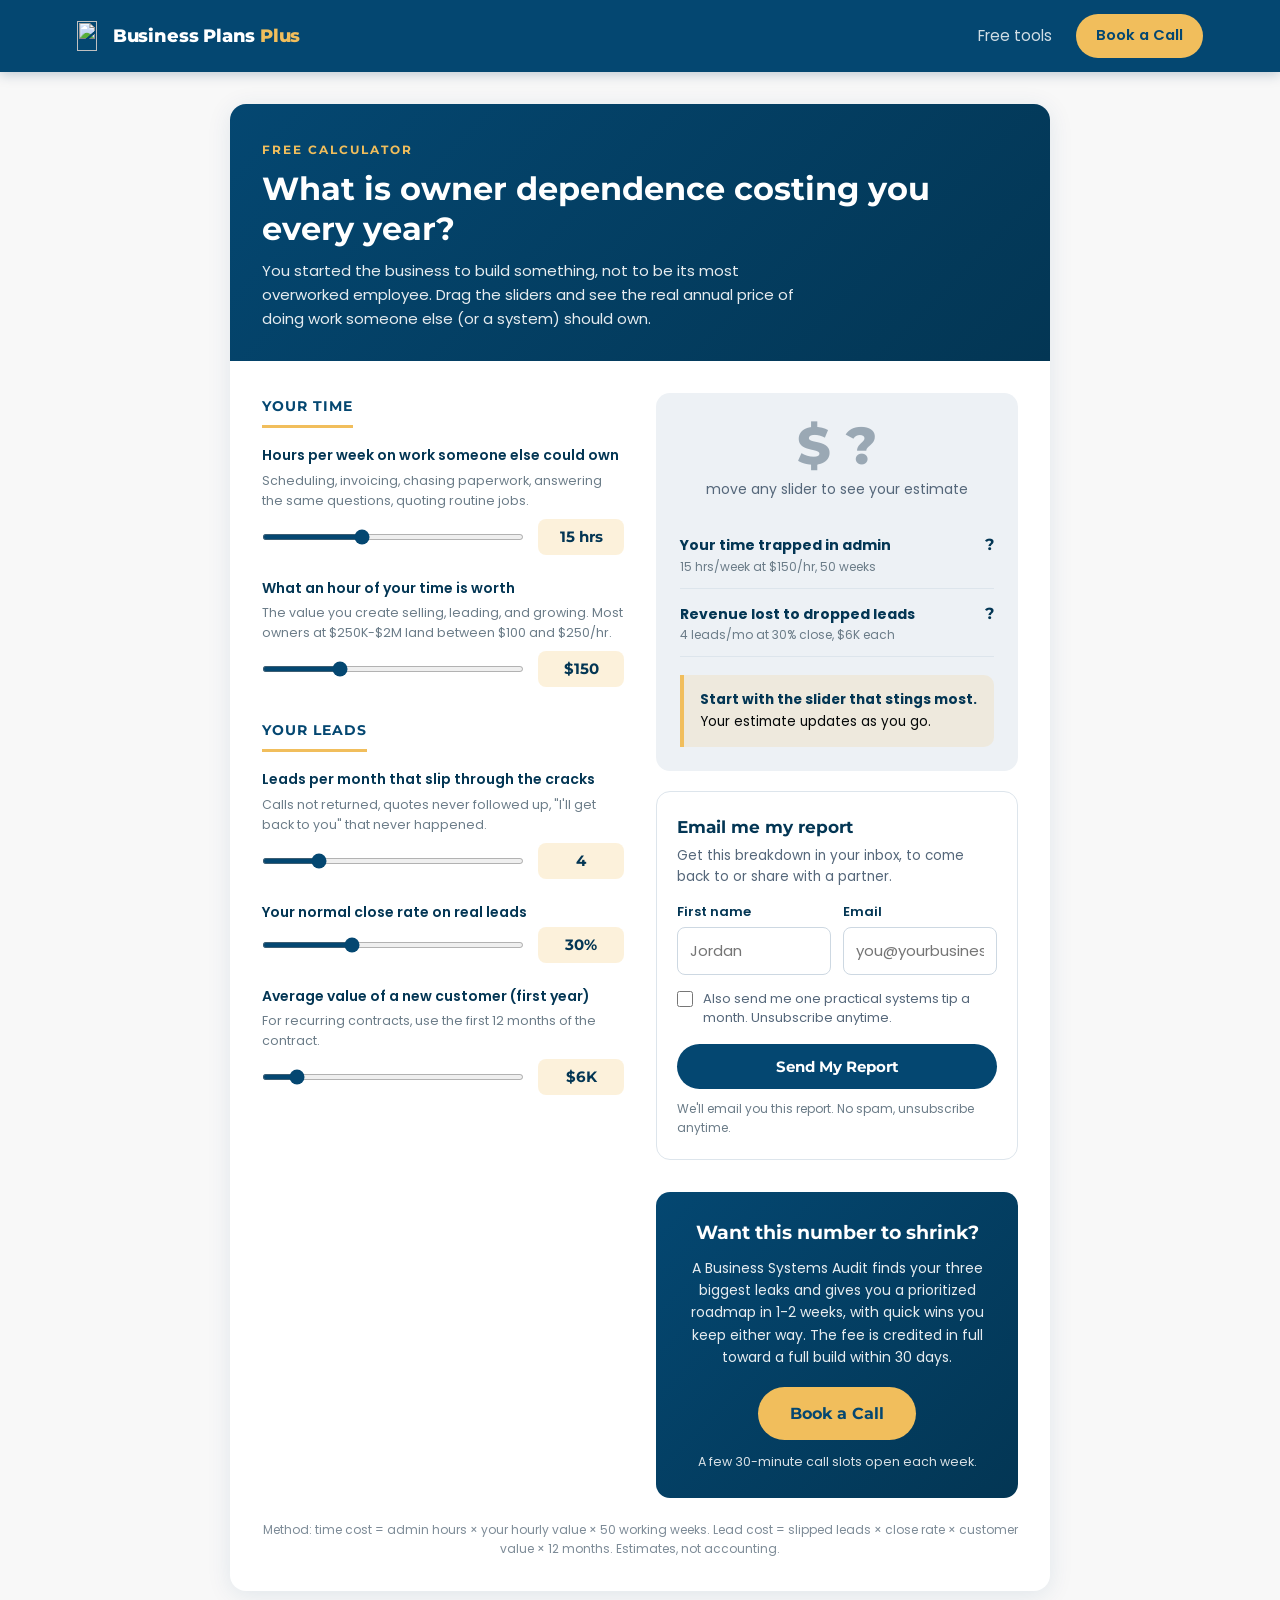
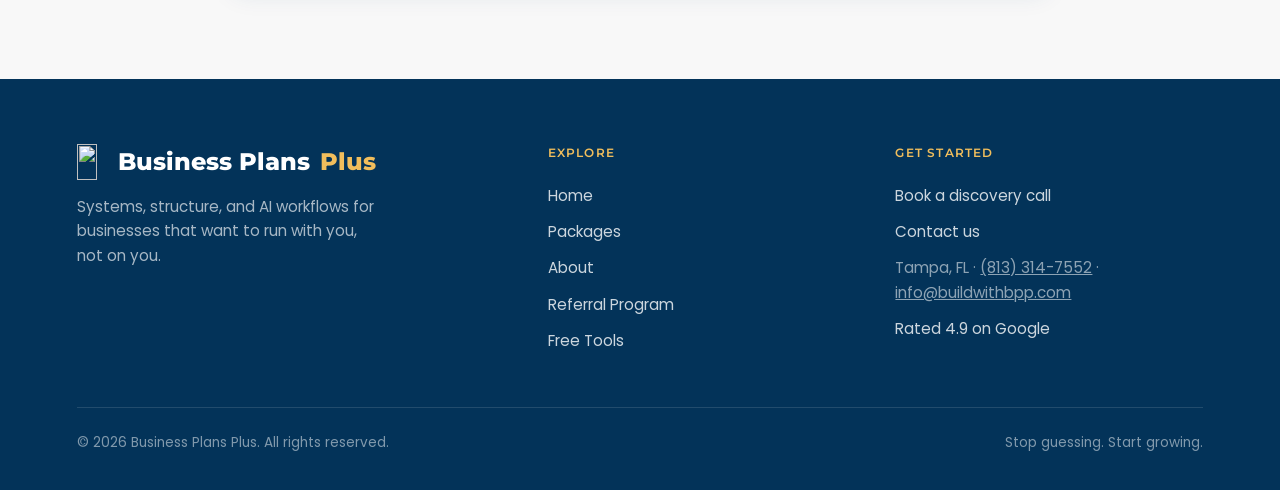
==== calculator/index.html @ 113706a8 "feat: r26 site chrome on every free tool page Slim top bar (wordmark, Free tools, gold Book a Call p" ====
<!DOCTYPE html>
<html lang="en">
<head>
<meta charset="UTF-8">
<meta name="viewport" content="width=device-width, initial-scale=1.0">
<title>What Is Owner Dependence Costing You? | Business Plans Plus</title>
<meta property="og:title" content="What is owner dependence costing you every year?">
<meta property="og:description" content="Drag five sliders and see the real annual price of doing work someone else should own. Free calculator for business owners.">
<meta property="og:type" content="website">
<meta name="description" content="Free calculator: put a dollar figure on owner dependence. Trapped admin hours plus dropped leads, translated into a real annual cost.">
<link rel="preconnect" href="https://fonts.googleapis.com">
<link href="https://fonts.googleapis.com/css2?family=Montserrat:wght@600;700;800&family=Poppins:wght@400;500;600&display=swap" rel="stylesheet">
<style>
  :root {
    --navy: #044771;
    --navy-dark: #033654;
    --gold: #F1BE5C;
    --blue: #5987A5;
    --bg: #edf1f5;
    --green: #1a9e5c;
    --amber: #d4920a;
    --red: #c0392b;
    --ink: #1c2b36;
  }
  * { margin: 0; padding: 0; box-sizing: border-box; }
  body {
    font-family: 'Poppins', -apple-system, 'Segoe UI', sans-serif;
    background: var(--bg);
    color: var(--ink);
    line-height: 1.6;
  }
  .wrap { max-width: 860px; margin: 0 auto; padding: 32px 20px 64px; }
  .card {
    background: #fff;
    border-radius: 16px;
    box-shadow: 0 4px 24px rgba(4, 71, 113, 0.10);
    overflow: hidden;
  }
  .card-head {
    background: linear-gradient(135deg, var(--navy) 0%, var(--navy-dark) 100%);
    color: #fff;
    padding: 36px 32px 30px;
  }
  .card-head .kicker {
    font-family: 'Montserrat', sans-serif;
    font-size: 12px; font-weight: 700;
    letter-spacing: 2px; text-transform: uppercase;
    color: var(--gold); margin-bottom: 10px;
  }
  .card-head h1 {
    font-family: 'Montserrat', sans-serif;
    font-size: clamp(24px, 5vw, 32px);
    font-weight: 800; line-height: 1.25; margin-bottom: 10px;
  }
  .card-head p { font-size: 15px; opacity: .9; max-width: 560px; }
  .card-body { padding: 32px; }
  @media (max-width: 560px) { .card-body { padding: 24px 20px; } .card-head { padding: 28px 20px 24px; } }

  .grid { display: grid; grid-template-columns: 1fr 1fr; gap: 32px; }
  @media (max-width: 760px) { .grid { grid-template-columns: 1fr; } }

  .section-title {
    font-family: 'Montserrat', sans-serif;
    font-size: 14px; font-weight: 700;
    color: var(--navy); text-transform: uppercase; letter-spacing: 1px;
    margin-bottom: 16px;
    padding-bottom: 8px;
    border-bottom: 3px solid var(--gold);
    display: inline-block;
  }
  .input-block { margin-bottom: 22px; }
  .input-block label { display: block; font-size: 14px; font-weight: 600; color: var(--navy-dark); margin-bottom: 4px; }
  .input-block .hint { font-size: 12.5px; color: #6b7c88; margin-bottom: 8px; }
  .slider-row { display: flex; align-items: center; gap: 14px; }
  input[type=range] {
    flex: 1;
    accent-color: var(--navy);
    height: 6px;
    cursor: pointer;
  }
  .val-badge {
    min-width: 86px;
    text-align: center;
    font-family: 'Montserrat', sans-serif;
    font-weight: 700;
    font-size: 15px;
    color: var(--navy-dark);
    background: rgba(241, 190, 92, .22);
    border-radius: 8px;
    padding: 6px 10px;
  }

  .result-panel {
    background: var(--bg);
    border-radius: 14px;
    padding: 24px;
  }
  .big-cost {
    font-family: 'Montserrat', sans-serif;
    font-size: clamp(38px, 6vw, 52px);
    font-weight: 800;
    color: var(--red);
    line-height: 1.1;
    text-align: center;
  }
  .big-cost-label { text-align: center; font-size: 14px; color: #55677a; margin-bottom: 20px; margin-top: 4px; }
  .break-row {
    display: flex; justify-content: space-between; align-items: baseline;
    padding: 12px 0;
    border-bottom: 1px solid #dde5ec;
    font-size: 14px;
  }
  .break-row:last-of-type { border-bottom: none; }
  .break-row .amt { font-family: 'Montserrat', sans-serif; font-weight: 700; color: var(--navy-dark); font-size: 16px; }
  .break-row .lbl strong { color: var(--navy-dark); }
  .break-row .lbl .sub { display: block; font-size: 12px; color: #6b7c88; }
  .equiv {
    background: rgba(241, 190, 92, .16);
    border-left: 4px solid var(--gold);
    border-radius: 0 10px 10px 0;
    padding: 14px 16px;
    font-size: 13.5px;
    margin-top: 18px;
  }
  .equiv strong { color: var(--navy-dark); }

  .cta-box {
    background: linear-gradient(135deg, var(--navy) 0%, var(--navy-dark) 100%);
    border-radius: 14px;
    color: #fff;
    padding: 26px 24px;
    text-align: center;
    margin-top: 32px;
  }
  .cta-box h3 { font-family: 'Montserrat', sans-serif; font-size: 19px; font-weight: 700; margin-bottom: 8px; }
  .cta-box p { font-size: 14px; opacity: .9; margin-bottom: 18px; max-width: 520px; margin-left: auto; margin-right: auto; }
  .btn {
    display: inline-block;
    font-family: 'Montserrat', sans-serif;
    font-weight: 700; font-size: 16px;
    padding: 14px 32px;
    border-radius: 10px;
    background: var(--gold);
    color: var(--navy-dark);
    text-decoration: none;
    transition: transform .12s ease, box-shadow .12s ease;
  }
  .btn:hover { transform: translateY(-1px); box-shadow: 0 6px 18px rgba(0,0,0,.25); }
  .big-cost.pending { color: #9aa8b4; }

  /* Email-me-my-report */
  .report-box {
    background: #fff;
    border: 1px solid #dde5ec;
    border-radius: 14px;
    padding: 22px 20px;
    margin-top: 20px;
  }
  .report-box h3 { font-family: 'Montserrat', sans-serif; font-size: 17px; font-weight: 700; color: var(--navy-dark); margin-bottom: 4px; }
  .report-box p { font-size: 13.5px; color: #55677a; margin-bottom: 14px; }
  .report-fields { display: grid; grid-template-columns: 1fr 1fr; gap: 12px; margin-bottom: 14px; }
  @media (max-width: 420px) { .report-fields { grid-template-columns: 1fr; } }
  .field label { display: block; font-size: 13px; font-weight: 600; color: var(--navy-dark); margin-bottom: 4px; }
  .field input {
    width: 100%;
    font: inherit; font-size: 15px;
    padding: 11px 12px;
    border: 1.5px solid #cdd8e2;
    border-radius: 8px;
    background: #fff;
    color: var(--ink);
  }
  .field input:focus { outline: 2px solid var(--navy); outline-offset: 1px; border-color: var(--navy); }
  .btn-navy {
    width: 100%;
    border: 0; cursor: pointer;
    font-size: 15px; padding: 13px 20px;
    background: var(--navy); color: #fff;
  }
  .btn-navy:disabled { opacity: .6; cursor: default; transform: none; box-shadow: none; }
  .fine-print { font-size: 12px; color: #6b7c88; margin-top: 10px; }
  .form-error { color: var(--red); font-size: 13px; margin-top: 8px; }
  .hidden { display: none; }

  /* Phones: the result panel sits below the sliders, so pin the total while dragging */
  .sticky-total {
    position: fixed; left: 0; right: 0; bottom: 0; z-index: 10;
    display: flex; align-items: center; justify-content: space-between; gap: 12px;
    background: var(--navy-dark); color: #fff;
    padding: 10px 16px calc(10px + env(safe-area-inset-bottom));
    box-shadow: 0 -4px 16px rgba(0, 0, 0, .18);
    transform: translateY(110%);
    transition: transform .2s ease;
  }
  .sticky-total.show { transform: none; }
  .sticky-total .st-lbl { font-size: 12px; opacity: .85; line-height: 1.3; }
  .sticky-total .st-amt { font-family: 'Montserrat', sans-serif; font-size: 22px; font-weight: 800; color: var(--gold); line-height: 1.2; }
  .sticky-total a { color: #fff; font-size: 13px; font-weight: 600; white-space: nowrap; }
  @media (max-width: 760px) { .wrap { padding-bottom: 96px; } }
  @media (min-width: 761px) { .sticky-total { display: none; } }
  @media (prefers-reduced-motion: reduce) { .sticky-total { transition: none; } }

  .method-note { font-size: 12px; color: #7d8b97; margin-top: 22px; text-align: center; }
  .brand-foot { text-align: center; font-size: 12px; color: #7d8b97; margin-top: 18px; }
  .brand-foot a { color: var(--blue); }
  .optin { display: flex; gap: 10px; align-items: flex-start; font-size: 13px; line-height: 1.5; color: #55677a; margin: 4px 0 16px; cursor: pointer; text-align: left; }
  .optin input { margin-top: 2px; width: 16px; height: 16px; flex-shrink: 0; accent-color: var(--navy); }
  .cta-note { font-size: 12.5px; opacity: .85; margin-top: 12px; }
  .book-box { margin-top: 18px; background: #fff; border-radius: 14px; overflow: hidden; min-height: 120px; }
</style>
<link rel="stylesheet" href="../assets/site-chrome.css">
</head>
<body data-sticky-total>
<div class="wrap">
  <div class="card">
    <div class="card-head">
      <div class="kicker">Free Calculator</div>
      <h1>What is owner dependence costing you every year?</h1>
      <p>You started the business to build something, not to be its most overworked employee. Drag the sliders and see the real annual price of doing work someone else (or a system) should own.</p>
    </div>
    <div class="card-body">
      <div class="grid">
        <div>
          <div class="section-title">Your Time</div>
          <div class="input-block">
            <label for="inHours">Hours per week on work someone else could own</label>
            <div class="hint">Scheduling, invoicing, chasing paperwork, answering the same questions, quoting routine jobs.</div>
            <div class="slider-row">
              <input type="range" id="inHours" min="0" max="40" step="1" value="15">
              <span class="val-badge" id="vHours">15 hrs</span>
            </div>
          </div>
          <div class="input-block">
            <label for="inRate">What an hour of your time is worth</label>
            <div class="hint">The value you create selling, leading, and growing. Most owners at $250K-$2M land between $100 and $250/hr.</div>
            <div class="slider-row">
              <input type="range" id="inRate" min="50" max="400" step="10" value="150">
              <span class="val-badge" id="vRate">$150</span>
            </div>
          </div>

          <div class="section-title" style="margin-top:10px;">Your Leads</div>
          <div class="input-block">
            <label for="inLeads">Leads per month that slip through the cracks</label>
            <div class="hint">Calls not returned, quotes never followed up, "I'll get back to you" that never happened.</div>
            <div class="slider-row">
              <input type="range" id="inLeads" min="0" max="20" step="1" value="4">
              <span class="val-badge" id="vLeads">4</span>
            </div>
          </div>
          <div class="input-block">
            <label for="inClose">Your normal close rate on real leads</label>
            <div class="slider-row">
              <input type="range" id="inClose" min="5" max="80" step="5" value="30">
              <span class="val-badge" id="vClose">30%</span>
            </div>
          </div>
          <div class="input-block">
            <label for="inJob">Average value of a new customer (first year)</label>
            <div class="hint">For recurring contracts, use the first 12 months of the contract.</div>
            <div class="slider-row">
              <input type="range" id="inJob" min="500" max="50000" step="500" value="6000">
              <span class="val-badge" id="vJob">$6K</span>
            </div>
          </div>
        </div>

        <div>
          <div class="result-panel" id="resultPanel">
            <div class="big-cost pending" id="totalCost">$ ?</div>
            <div class="big-cost-label" id="totalLabel">move any slider to see your estimate</div>
            <div class="break-row">
              <span class="lbl"><strong>Your time trapped in admin</strong><span class="sub" id="timeSub"></span></span>
              <span class="amt" id="timeCost">$0</span>
            </div>
            <div class="break-row">
              <span class="lbl"><strong>Revenue lost to dropped leads</strong><span class="sub" id="leadSub"></span></span>
              <span class="amt" id="leadCost">$0</span>
            </div>
            <div class="equiv" id="equivBox"></div>
          </div>

          <form class="report-box" id="reportForm" data-hs-do-not-collect="true" novalidate>
            <h3>Email me my report</h3>
            <p>Get this breakdown in your inbox, to come back to or share with a partner.</p>
            <div class="report-fields">
              <div class="field">
                <label for="rName">First name</label>
                <input type="text" id="rName" autocomplete="given-name" placeholder="Jordan">
              </div>
              <div class="field">
                <label for="rEmail">Email</label>
                <input type="email" id="rEmail" autocomplete="email" placeholder="you@yourbusiness.com">
              </div>
            </div>
            <label class="optin"><input type="checkbox" id="rOptin"> <span>Also send me one practical systems tip a month. Unsubscribe anytime.</span></label>
            <button class="btn btn-navy" type="submit" id="rBtn">Send My Report</button>
            <div class="fine-print">We'll email you this report. No spam, unsubscribe anytime.</div>
            <div class="form-error hidden" id="reportError" role="alert"></div>
          </form>
          <div class="report-box hidden" id="reportDone" role="status">
            <h3>On its way.</h3>
            <p style="margin-bottom:0;">Check your inbox in a minute or two. Nothing there? Look in your promotions or spam folder.</p>
          </div>

          <div class="cta-box">
            <h3>Want this number to shrink?</h3>
            <p id="ctaText">A Business Systems Audit finds your three biggest leaks and gives you a prioritized roadmap in 1-2 weeks, with quick wins you keep either way. The fee is credited in full toward a full build within 30 days.</p>
            <a class="btn" id="ctaBtn" href="https://www.buildwithbpp.com/booking" target="_blank">Book a Call</a>
            <div class="cta-note" id="ctaNote">A few 30-minute call slots open each week.</div>
          </div>
          <div class="book-box hidden" id="bookBox"></div>
        </div>
      </div>

      <div class="method-note">
        Method: time cost = admin hours &times; your hourly value &times; 50 working weeks. Lead cost = slipped leads &times; close rate &times; customer value &times; 12 months. Estimates, not accounting.
      </div>
      <div class="brand-foot">
        Built by <a href="https://www.buildwithbpp.com" target="_blank">Business Plans Plus</a>. We build the operating systems that make growth-stage businesses easier to run.
      </div>
    </div>
  </div>
</div>

<div class="sticky-total" id="stickyTotal" aria-hidden="true">
  <div>
    <div class="st-lbl">Your estimated yearly cost</div>
    <div class="st-amt" id="stickyAmt">$0</div>
  </div>
  <a href="#resultPanel" tabindex="-1">See the breakdown</a>
</div>

<script>
/* ================= CONFIG ================= */
const CONFIG = {
  HUBSPOT_PORTAL_ID: "242172275",
  HUBSPOT_FORM_GUID: "089a12d8-df0a-4ff1-9089-7bd50853250d",
  BOOKING_URL: "https://www.buildwithbpp.com/booking",
  // HubSpot Meetings page; when set, "Book a call" opens the calendar inline.
  MEETINGS_URL: "https://meetings-na2.hubspot.com/bpp/consultation-call-group"
};
/* ========================================== */

const fmt = n => {
  if (n >= 1000000) return "$" + (n / 1000000).toFixed(1).replace(/\.0$/, "") + "M";
  if (n >= 1000) return "$" + Math.round(n / 100) / 10 + "K";
  return "$" + Math.round(n);
};
const fmtFull = n => "$" + Math.round(n).toLocaleString("en-US");

// No number until the visitor moves a slider: the defaults alone add up to ~$198K,
// and showing that before any input reads as a made-up figure.
let touched = false;
let last = null;

function calc() {
  const hours = +document.getElementById("inHours").value;
  const rate  = +document.getElementById("inRate").value;
  const leads = +document.getElementById("inLeads").value;
  const close = +document.getElementById("inClose").value / 100;
  const job   = +document.getElementById("inJob").value;

  document.getElementById("vHours").textContent = hours + " hrs";
  document.getElementById("vRate").textContent  = "$" + rate;
  document.getElementById("vLeads").textContent = leads;
  document.getElementById("vClose").textContent = Math.round(close * 100) + "%";
  document.getElementById("vJob").textContent   = fmt(job);

  const timeCost = hours * rate * 50;
  const leadCost = leads * close * job * 12;
  const total = timeCost + leadCost;
  const timeSub = hours + " hrs/week at $" + rate + "/hr, 50 weeks";
  const leadSub = leads + " leads/mo at " + Math.round(close * 100) + "% close, " + fmt(job) + " each";
  const weeksBack = Math.round(hours * 50 / 40);
  last = { total, timeCost, leadCost, timeSub, leadSub, weeksBack };

  document.getElementById("timeSub").textContent = timeSub;
  document.getElementById("leadSub").textContent = leadSub;

  const totalEl = document.getElementById("totalCost");
  if (!touched) {
    totalEl.textContent = "$ ?";
    document.getElementById("timeCost").textContent = "?";
    document.getElementById("leadCost").textContent = "?";
    document.getElementById("equivBox").innerHTML =
      "<strong>Start with the slider that stings most.</strong> Your estimate updates as you go.";
    return;
  }

  totalEl.classList.remove("pending");
  totalEl.textContent = fmt(total);
  document.getElementById("totalLabel").textContent = "estimated cost of owner dependence per year";
  document.getElementById("stickyAmt").textContent = fmt(total);
  document.getElementById("timeCost").textContent  = fmt(timeCost);
  document.getElementById("leadCost").textContent  = fmt(leadCost);

  let equiv;
  if (total <= 0) {
    equiv = "<strong>Nothing slipping?</strong> Either you're already running on systems, or the sliders are shy. Most owners underestimate both numbers.";
  } else {
    equiv = "<strong>Put differently:</strong> that's roughly <strong>" + fmtFull(Math.round(total / 12)) +
      " every month</strong>, and about <strong>" + weeksBack + " full work-weeks of your year</strong> spent on work that shouldn't need you.";
  }
  document.getElementById("equivBox").innerHTML = equiv;
  syncSticky();
}

["inHours","inRate","inLeads","inClose","inJob"].forEach(id =>
  document.getElementById(id).addEventListener("input", () => { touched = true; calc(); }));

// Sticky total (phones only, via CSS): shown while the result panel is off screen.
let panelInView = true;
function syncSticky() {
  document.getElementById("stickyTotal").classList.toggle("show", touched && !panelInView);
}
if ("IntersectionObserver" in window) {
  new IntersectionObserver(([entry]) => { panelInView = entry.isIntersecting; syncSticky(); },
    { threshold: 0.3 }).observe(document.getElementById("resultPanel"));
}

// Plain-text copy of the estimate, emailed by the HubSpot sequence.
function buildSummary() {
  return [
    "Estimated cost of owner dependence: " + fmtFull(last.total) + " a year (about " +
      fmtFull(Math.round(last.total / 12)) + " a month).",
    "Your time trapped in admin: " + fmtFull(last.timeCost) + "\n" + last.timeSub,
    "Revenue lost to dropped leads: " + fmtFull(last.leadCost) + "\n" + last.leadSub,
    "That's about " + last.weeksBack + " full work-weeks of your year spent on work that shouldn't need you.",
    "How we got there: time cost = admin hours x your hourly value x 50 working weeks. " +
      "Lead cost = slipped leads x close rate x customer value x 12 months. Estimates, not accounting."
  ].join("\n\n");
}

// Short single-line fields for the follow-up emails.
function emailFields() {
  const timeBigger = last.timeCost >= last.leadCost;
  return [
    { name: "lm_result_headline", value: "Owner dependence is costing you about " + fmtFull(last.total) + " a year (about " + fmtFull(Math.round(last.total / 12)) + " a month)." },
    { name: "lm_result_focus", value: fmtFull(last.timeCost) + " of that is your time in admin, and " + fmtFull(last.leadCost) + " is leads that slip through." },
    { name: "lm_quick_win", value: timeBigger
        ? "Pick the admin task you repeat most each week and write down how it's done, so someone else can own it."
        : "Put an automatic follow-up on every open quote, so nothing waits on your memory." },
    { name: "lm_next_step", value: "A Business Systems Audit finds your three biggest leaks and gives you a roadmap in 1-2 weeks, and the fee is credited toward a build within 30 days. A free 30-minute call tells you if it's worth it." },
    { name: "lm_fit", value: last.total >= 100000 ? "strong" : last.total >= 30000 ? "medium" : "low" }
  ];
}
// Newsletter opt-in: only ever sends "true", so a later submission can't erase an earlier opt-in.
function optinField(id) {
  const el = document.getElementById(id);
  return el && el.checked ? [{ name: "lm_newsletter_optin", value: "true" }] : [];
}
// "Book a call" opens the HubSpot calendar inline once CONFIG.MEETINGS_URL is set;
// until then the button keeps linking to the booking page.
let lead = {};
function openCalendar() {
  const box = document.getElementById("bookBox");
  if (!box.dataset.loaded) {
    const u = new URL(CONFIG.MEETINGS_URL);
    u.searchParams.set("embed", "true");
    if (lead.first) u.searchParams.set("firstname", lead.first);
    if (lead.email) u.searchParams.set("email", lead.email);
    const c = document.createElement("div");
    c.className = "meetings-iframe-container";
    c.dataset.src = u.href;
    box.appendChild(c);
    const s = document.createElement("script");
    s.src = "https://static.hsappstatic.net/MeetingsEmbed/ex/MeetingsEmbedCode.js";
    document.body.appendChild(s);
    box.dataset.loaded = "1";
  }
  box.classList.remove("hidden");
  const reduce = window.matchMedia("(prefers-reduced-motion: reduce)").matches;
  box.scrollIntoView({ behavior: reduce ? "auto" : "smooth", block: "start" });
}
document.getElementById("ctaBtn").addEventListener("click", e => {
  if (!CONFIG.MEETINGS_URL || e.currentTarget.getAttribute("href") !== CONFIG.BOOKING_URL) return;
  e.preventDefault();
  openCalendar();
});
function hsContext(pageName) {
  const c = { pageUri: location.href, pageName };
  const m = document.cookie.match(/(?:^|; )hubspotutk=([^;]+)/);
  if (m) c.hutk = m[1];
  return c;
}

document.getElementById("reportForm").addEventListener("submit", e => {
  e.preventDefault();
  const name = document.getElementById("rName").value.trim();
  const email = document.getElementById("rEmail").value.trim();
  const err = document.getElementById("reportError");
  const fail = msg => { err.textContent = msg; err.classList.remove("hidden"); };
  err.classList.add("hidden");

  if (!touched) return fail("Move the sliders to match your business first, so the report is yours.");
  if (!name || !/^[^\s@]+@[^\s@]+\.[^\s@]+$/.test(email)) return fail("Enter a first name and a valid email.");
  if (!CONFIG.HUBSPOT_PORTAL_ID || !CONFIG.HUBSPOT_FORM_GUID) return fail("Email reports aren't switched on yet. Your numbers are above.");

  lead = { first: name, email };
  const btn = document.getElementById("rBtn");
  btn.disabled = true;
  btn.textContent = "Sending...";
  const url = "https://api.hsforms.com/submissions/v3/integration/submit/" +
    CONFIG.HUBSPOT_PORTAL_ID + "/" + CONFIG.HUBSPOT_FORM_GUID;
  fetch(url, {
    method: "POST",
    headers: { "Content-Type": "application/json" },
    body: JSON.stringify({
      fields: [
        { name: "firstname", value: name },
        { name: "email", value: email },
        { name: "calc_annual_cost", value: String(Math.round(last.total)) },
        { name: "lm_magnet", value: "cost-of-owner-dependence-calculator" },
        { name: "lm_magnet_name", value: "Cost of Owner Dependence Calculator" },
        { name: "lm_result_summary", value: buildSummary() },
        ...emailFields(),
        ...optinField("rOptin")
      ],
      context: hsContext("Cost of Owner Dependence Calculator")
    })
  }).then(r => {
    if (!r.ok) throw new Error(r.status);
    document.getElementById("reportForm").classList.add("hidden");
    document.getElementById("reportDone").classList.remove("hidden");
  }).catch(() => {
    btn.disabled = false;
    btn.textContent = "Send My Report";
    fail("That didn't go through. Try again in a moment.");
  });
});

calc();
</script>
<script src="../assets/site-chrome.js"></script>
<!-- HubSpot tracking: page views + ties form submissions to the visitor -->
<script type="text/javascript" id="hs-script-loader" async defer src="//js-na2.hs-scripts.com/242172275.js"></script>
</body>
</html>
---- assets/site-chrome.css ----
/* Site chrome for the free tools: matches the buildwithbpp.com r26 nav + footer
   (values copied from the live r26 CSS, 2026-10-20). Loaded after each page's own styles. */

/* r26 page tokens */
body { background: #f8f8f8; color: #040708; }
.card-head h1, .done h2 { font-weight: 700; }
.btn { border-radius: 999px; }
.btn-gold, .btn:not(.btn-navy):not(.btn-ghost) { color: #044771; }
.btn:hover { box-shadow: 0 10px 28px rgba(241, 190, 92, 0.28); }

/* Slim top bar (r26-nav look, tool-focused links) */
.bpp-bar { position: sticky; top: 0; z-index: 100; background: #044771; box-shadow: 0 2px 12px rgba(3, 51, 89, 0.25); }
.bpp-bar-inner { max-width: 1280px; margin: 0 auto; padding: 14px 6vw; display: flex; align-items: center; justify-content: space-between; gap: 16px; }
.bpp-brand { display: inline-flex; align-items: center; gap: 10px; color: #fff; font-family: Montserrat, sans-serif; font-size: 1.15rem; font-weight: 800; letter-spacing: -0.01em; text-decoration: none; }
.bpp-brand img { height: 30px; width: auto; display: block; }
.bpp-accent { color: #F1BE5C; }
.bpp-bar-links { display: flex; align-items: center; gap: 24px; }
.bpp-bar-link { position: relative; color: rgba(255, 255, 255, 0.82); font-family: Poppins, sans-serif; font-size: 0.95rem; text-decoration: none; transition: color 0.2s; }
.bpp-bar-link::after { content: ""; position: absolute; left: 0; bottom: -5px; height: 2px; width: 100%; background: #F1BE5C; transform: scaleX(0); transform-origin: 100% 50%; transition: transform 0.35s cubic-bezier(0.16, 1, 0.3, 1); }
.bpp-bar-link:hover { color: #fff; }
.bpp-bar-link:hover::after { transform: scaleX(1); transform-origin: 0 50%; }
.bpp-bar-cta { color: #044771; background: #F1BE5C; border-radius: 999px; padding: 10px 20px; font-family: Poppins, sans-serif; font-size: 0.92rem; font-weight: 600; text-decoration: none; white-space: nowrap; }
.bpp-bar a:focus-visible, .bpp-footer a:focus-visible { outline: 2px solid #F1BE5C; outline-offset: 3px; }
@media (max-width: 600px) {
  .bpp-bar-inner { padding: 12px 16px; }
  .bpp-brand-txt { position: absolute; width: 1px; height: 1px; overflow: hidden; clip: rect(0 0 0 0); white-space: nowrap; }
  .bpp-bar-links { gap: 16px; }
  .bpp-bar-cta { padding: 9px 16px; font-size: 0.85rem; }
}

/* Footer (r26-footer) */
.bpp-footer { color: #fff; background: #033359; padding: 64px 6vw 36px; overflow: hidden; margin-top: 24px; }
.bpp-footer-inner { max-width: 1280px; margin: 0 auto; }
.bpp-footer-grid { display: grid; grid-template-columns: 1.4fr 1fr 1fr; gap: 40px; }
.bpp-footer-brand { display: flex; align-items: center; gap: 10px; color: #fff; font-family: Montserrat, sans-serif; font-size: 1.5rem; font-weight: 800; }
.bpp-footer-brand img { height: 36px; width: auto; }
.bpp-footer-tag { color: rgba(255, 255, 255, 0.65); max-width: 34ch; margin-top: 14px; font-family: Poppins, sans-serif; font-size: 0.95rem; line-height: 1.6; }
.bpp-footer-title { color: #F1BE5C; letter-spacing: 0.1em; text-transform: uppercase; margin-bottom: 16px; font-family: Montserrat, sans-serif; font-size: 12px; font-weight: 600; }
.bpp-footer-link { position: relative; display: block; width: fit-content; color: rgba(255, 255, 255, 0.8); padding: 6px 0; font-family: Poppins, sans-serif; font-size: 0.95rem; text-decoration: none; }
.bpp-footer-text { display: block; color: rgba(255, 255, 255, 0.55); padding: 6px 0; font-family: Poppins, sans-serif; font-size: 0.95rem; }
.bpp-footer-text a { color: inherit; }
.bpp-footer-bottom { display: flex; flex-wrap: wrap; justify-content: space-between; gap: 12px; color: rgba(255, 255, 255, 0.5); border-top: 1px solid rgba(255, 255, 255, 0.12); margin-top: 48px; padding-top: 24px; font-family: Poppins, sans-serif; font-size: 0.85rem; }
@media (max-width: 991px) { .bpp-footer-grid { grid-template-columns: 1fr; gap: 32px; } }
/* The calculator pins its total to the bottom on phones; keep the footer's last line clear of it */
@media (max-width: 760px) { body[data-sticky-total] .bpp-footer { padding-bottom: 120px; } }
@media (prefers-reduced-motion: reduce) { .bpp-bar-link::after { transition: none; } }
.brand-foot { display: none; } /* the site footer now carries the brand line */
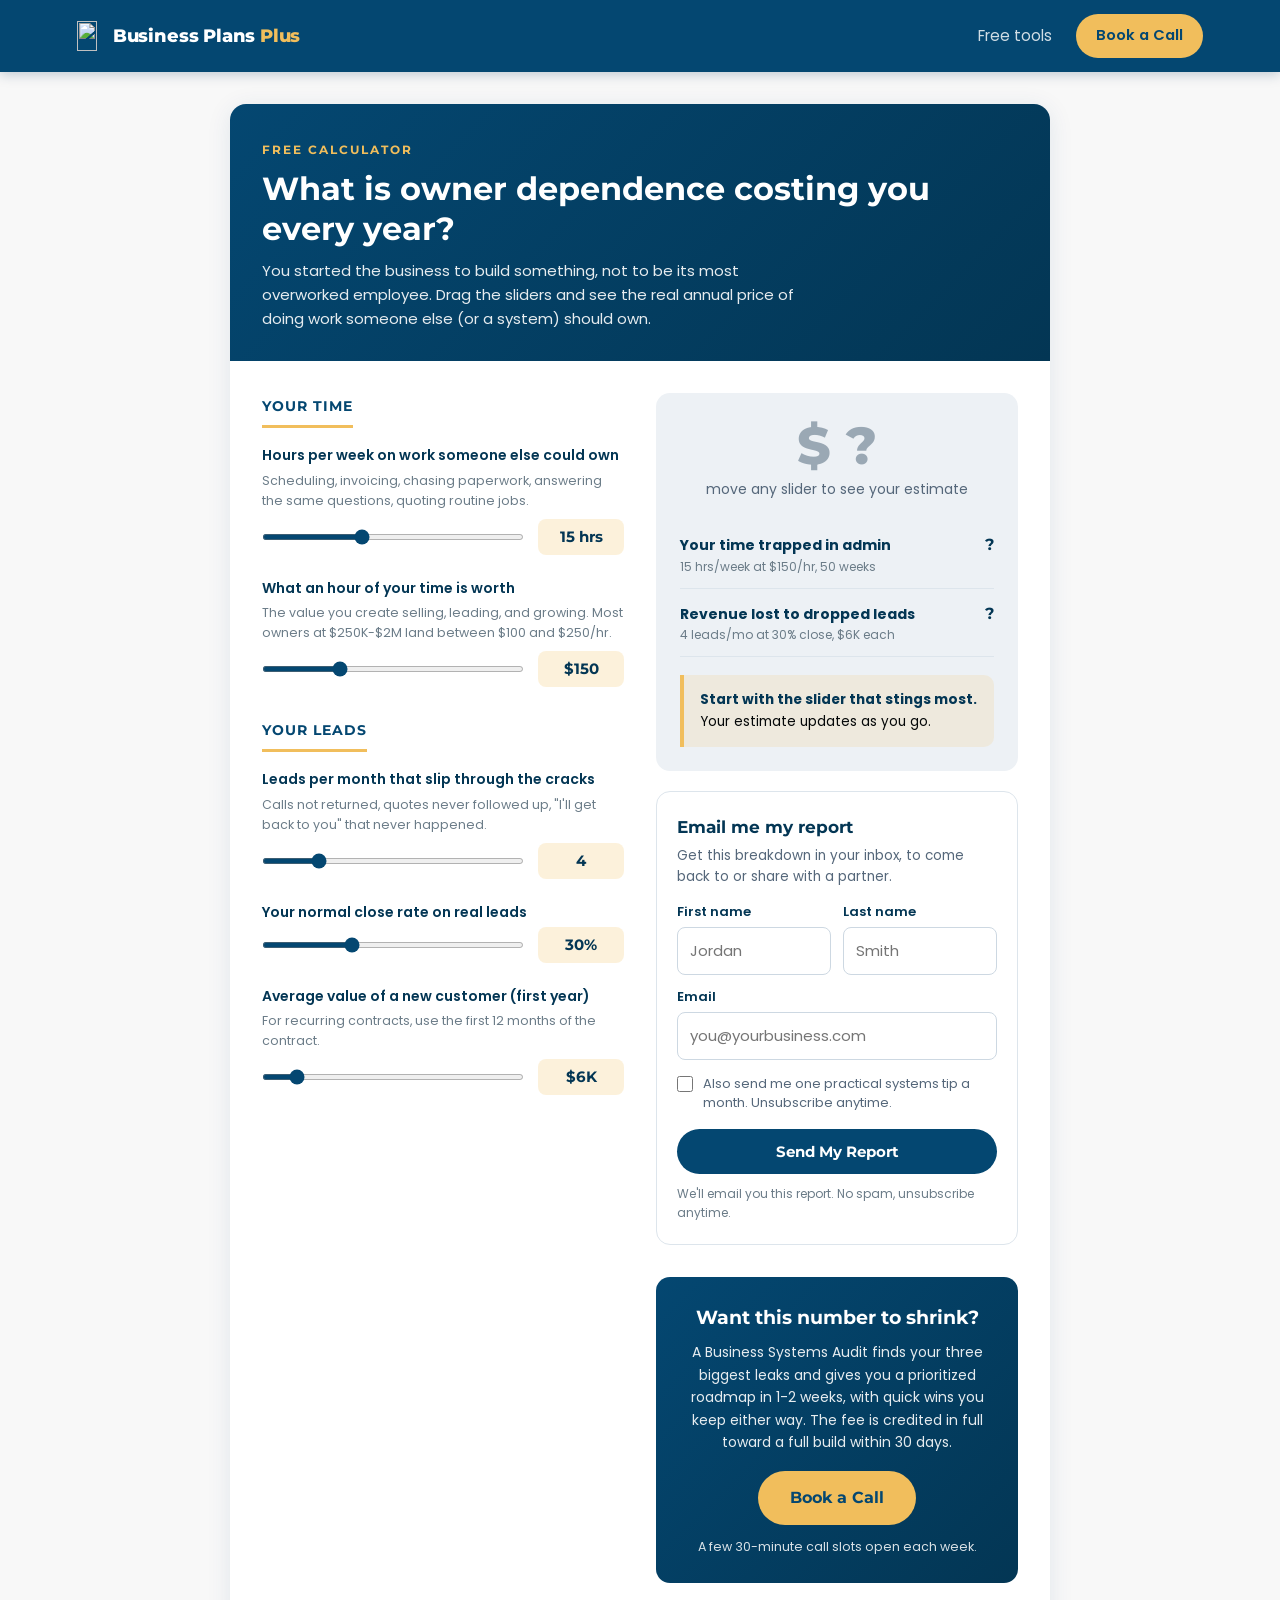
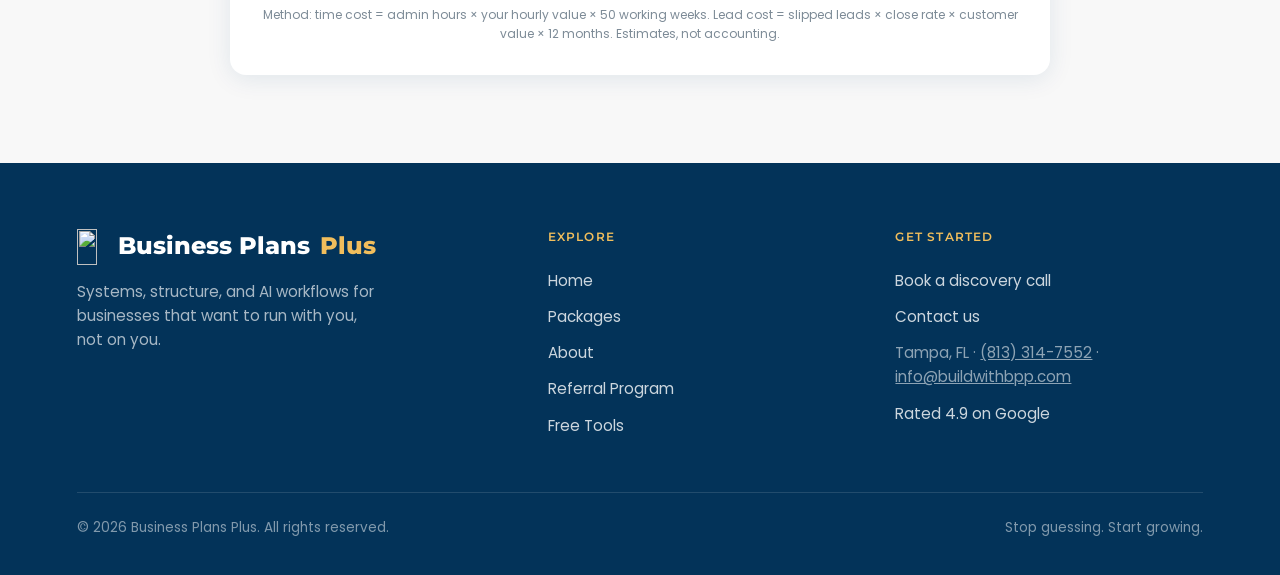
==== commit c428c8e9: "fix: logical results on every tool, last name on every form, branded guide PDFs - Scorecard: Q7/Q10 " ====
--- a/calculator/index.html
+++ b/calculator/index.html
@@ -159,6 +159,7 @@
   .report-box h3 { font-family: 'Montserrat', sans-serif; font-size: 17px; font-weight: 700; color: var(--navy-dark); margin-bottom: 4px; }
   .report-box p { font-size: 13.5px; color: #55677a; margin-bottom: 14px; }
   .report-fields { display: grid; grid-template-columns: 1fr 1fr; gap: 12px; margin-bottom: 14px; }
+  .report-fields .field-wide { grid-column: 1 / -1; }
   @media (max-width: 420px) { .report-fields { grid-template-columns: 1fr; } }
   .field label { display: block; font-size: 13px; font-weight: 600; color: var(--navy-dark); margin-bottom: 4px; }
   .field input {
@@ -289,6 +290,10 @@
                 <input type="text" id="rName" autocomplete="given-name" placeholder="Jordan">
               </div>
               <div class="field">
+                <label for="rLast">Last name</label>
+                <input type="text" id="rLast" autocomplete="family-name" placeholder="Smith">
+              </div>
+              <div class="field field-wide">
                 <label for="rEmail">Email</label>
                 <input type="email" id="rEmail" autocomplete="email" placeholder="you@yourbusiness.com">
               </div>
@@ -361,7 +366,8 @@
   const close = +document.getElementById("inClose").value / 100;
   const job   = +document.getElementById("inJob").value;
 
-  document.getElementById("vHours").textContent = hours + " hrs";
+  const plural = (n, one, many) => n + " " + (n === 1 ? one : many);
+  document.getElementById("vHours").textContent = plural(hours, "hr", "hrs");
   document.getElementById("vRate").textContent  = "$" + rate;
   document.getElementById("vLeads").textContent = leads;
   document.getElementById("vClose").textContent = Math.round(close * 100) + "%";
@@ -370,10 +376,12 @@
   const timeCost = hours * rate * 50;
   const leadCost = leads * close * job * 12;
   const total = timeCost + leadCost;
-  const timeSub = hours + " hrs/week at $" + rate + "/hr, 50 weeks";
-  const leadSub = leads + " leads/mo at " + Math.round(close * 100) + "% close, " + fmt(job) + " each";
+  const timeSub = plural(hours, "hr", "hrs") + "/week at $" + rate + "/hr, 50 weeks";
+  const leadSub = plural(leads, "lead", "leads") + "/mo at " + Math.round(close * 100) + "% close, " + fmt(job) + " each";
   const weeksBack = Math.round(hours * 50 / 40);
-  last = { total, timeCost, leadCost, timeSub, leadSub, weeksBack };
+  // Empty when no admin hours, so the copy never says "about 0 work-weeks".
+  const weeksText = weeksBack > 0 ? plural(weeksBack, "full work-week", "full work-weeks") : "";
+  last = { total, timeCost, leadCost, timeSub, leadSub, weeksText };
 
   document.getElementById("timeSub").textContent = timeSub;
   document.getElementById("leadSub").textContent = leadSub;
@@ -400,7 +408,9 @@
     equiv = "<strong>Nothing slipping?</strong> Either you're already running on systems, or the sliders are shy. Most owners underestimate both numbers.";
   } else {
     equiv = "<strong>Put differently:</strong> that's roughly <strong>" + fmtFull(Math.round(total / 12)) +
-      " every month</strong>, and about <strong>" + weeksBack + " full work-weeks of your year</strong> spent on work that shouldn't need you.";
+      " every month</strong>" + (weeksText
+        ? ", and about <strong>" + weeksText + " of your year</strong> spent on work that shouldn't need you."
+        : " in leads that slip through.");
   }
   document.getElementById("equivBox").innerHTML = equiv;
   syncSticky();
@@ -426,18 +436,23 @@
       fmtFull(Math.round(last.total / 12)) + " a month).",
     "Your time trapped in admin: " + fmtFull(last.timeCost) + "\n" + last.timeSub,
     "Revenue lost to dropped leads: " + fmtFull(last.leadCost) + "\n" + last.leadSub,
-    "That's about " + last.weeksBack + " full work-weeks of your year spent on work that shouldn't need you.",
+    last.weeksText && "That's about " + last.weeksText + " of your year spent on work that shouldn't need you.",
     "How we got there: time cost = admin hours x your hourly value x 50 working weeks. " +
       "Lead cost = slipped leads x close rate x customer value x 12 months. Estimates, not accounting."
-  ].join("\n\n");
+  ].filter(Boolean).join("\n\n");
 }
 
 // Short single-line fields for the follow-up emails.
 function emailFields() {
   const timeBigger = last.timeCost >= last.leadCost;
+  const timePart = fmtFull(last.timeCost) + " of that is your time in admin";
+  const leadPart = fmtFull(last.leadCost) + " is leads that slip through";
+  const focus = !last.leadCost ? "All of it is your time in admin."
+    : !last.timeCost ? "All of it is leads that slip through."
+    : timePart + ", and " + leadPart + ".";
   return [
     { name: "lm_result_headline", value: "Owner dependence is costing you about " + fmtFull(last.total) + " a year (about " + fmtFull(Math.round(last.total / 12)) + " a month)." },
-    { name: "lm_result_focus", value: fmtFull(last.timeCost) + " of that is your time in admin, and " + fmtFull(last.leadCost) + " is leads that slip through." },
+    { name: "lm_result_focus", value: focus },
     { name: "lm_quick_win", value: timeBigger
         ? "Pick the admin task you repeat most each week and write down how it's done, so someone else can own it."
         : "Put an automatic follow-up on every open quote, so nothing waits on your memory." },
@@ -459,6 +474,7 @@
     const u = new URL(CONFIG.MEETINGS_URL);
     u.searchParams.set("embed", "true");
     if (lead.first) u.searchParams.set("firstname", lead.first);
+    if (lead.last) u.searchParams.set("lastname", lead.last);
     if (lead.email) u.searchParams.set("email", lead.email);
     const c = document.createElement("div");
     c.className = "meetings-iframe-container";
@@ -488,16 +504,18 @@
 document.getElementById("reportForm").addEventListener("submit", e => {
   e.preventDefault();
   const name = document.getElementById("rName").value.trim();
+  const lastName = document.getElementById("rLast").value.trim();
   const email = document.getElementById("rEmail").value.trim();
   const err = document.getElementById("reportError");
   const fail = msg => { err.textContent = msg; err.classList.remove("hidden"); };
   err.classList.add("hidden");
 
   if (!touched) return fail("Move the sliders to match your business first, so the report is yours.");
-  if (!name || !/^[^\s@]+@[^\s@]+\.[^\s@]+$/.test(email)) return fail("Enter a first name and a valid email.");
+  if (last.total <= 0) return fail("Your estimate is $0, so there's no report to send. Set the sliders for anything that's slipping, then try again.");
+  if (!name || !lastName || !/^[^\s@]+@[^\s@]+\.[^\s@]+$/.test(email)) return fail("Enter your first and last name and a valid email.");
   if (!CONFIG.HUBSPOT_PORTAL_ID || !CONFIG.HUBSPOT_FORM_GUID) return fail("Email reports aren't switched on yet. Your numbers are above.");
 
-  lead = { first: name, email };
+  lead = { first: name, last: lastName, email };
   const btn = document.getElementById("rBtn");
   btn.disabled = true;
   btn.textContent = "Sending...";
@@ -509,6 +527,7 @@
     body: JSON.stringify({
       fields: [
         { name: "firstname", value: name },
+        { name: "lastname", value: lastName },
         { name: "email", value: email },
         { name: "calc_annual_cost", value: String(Math.round(last.total)) },
         { name: "lm_magnet", value: "cost-of-owner-dependence-calculator" },
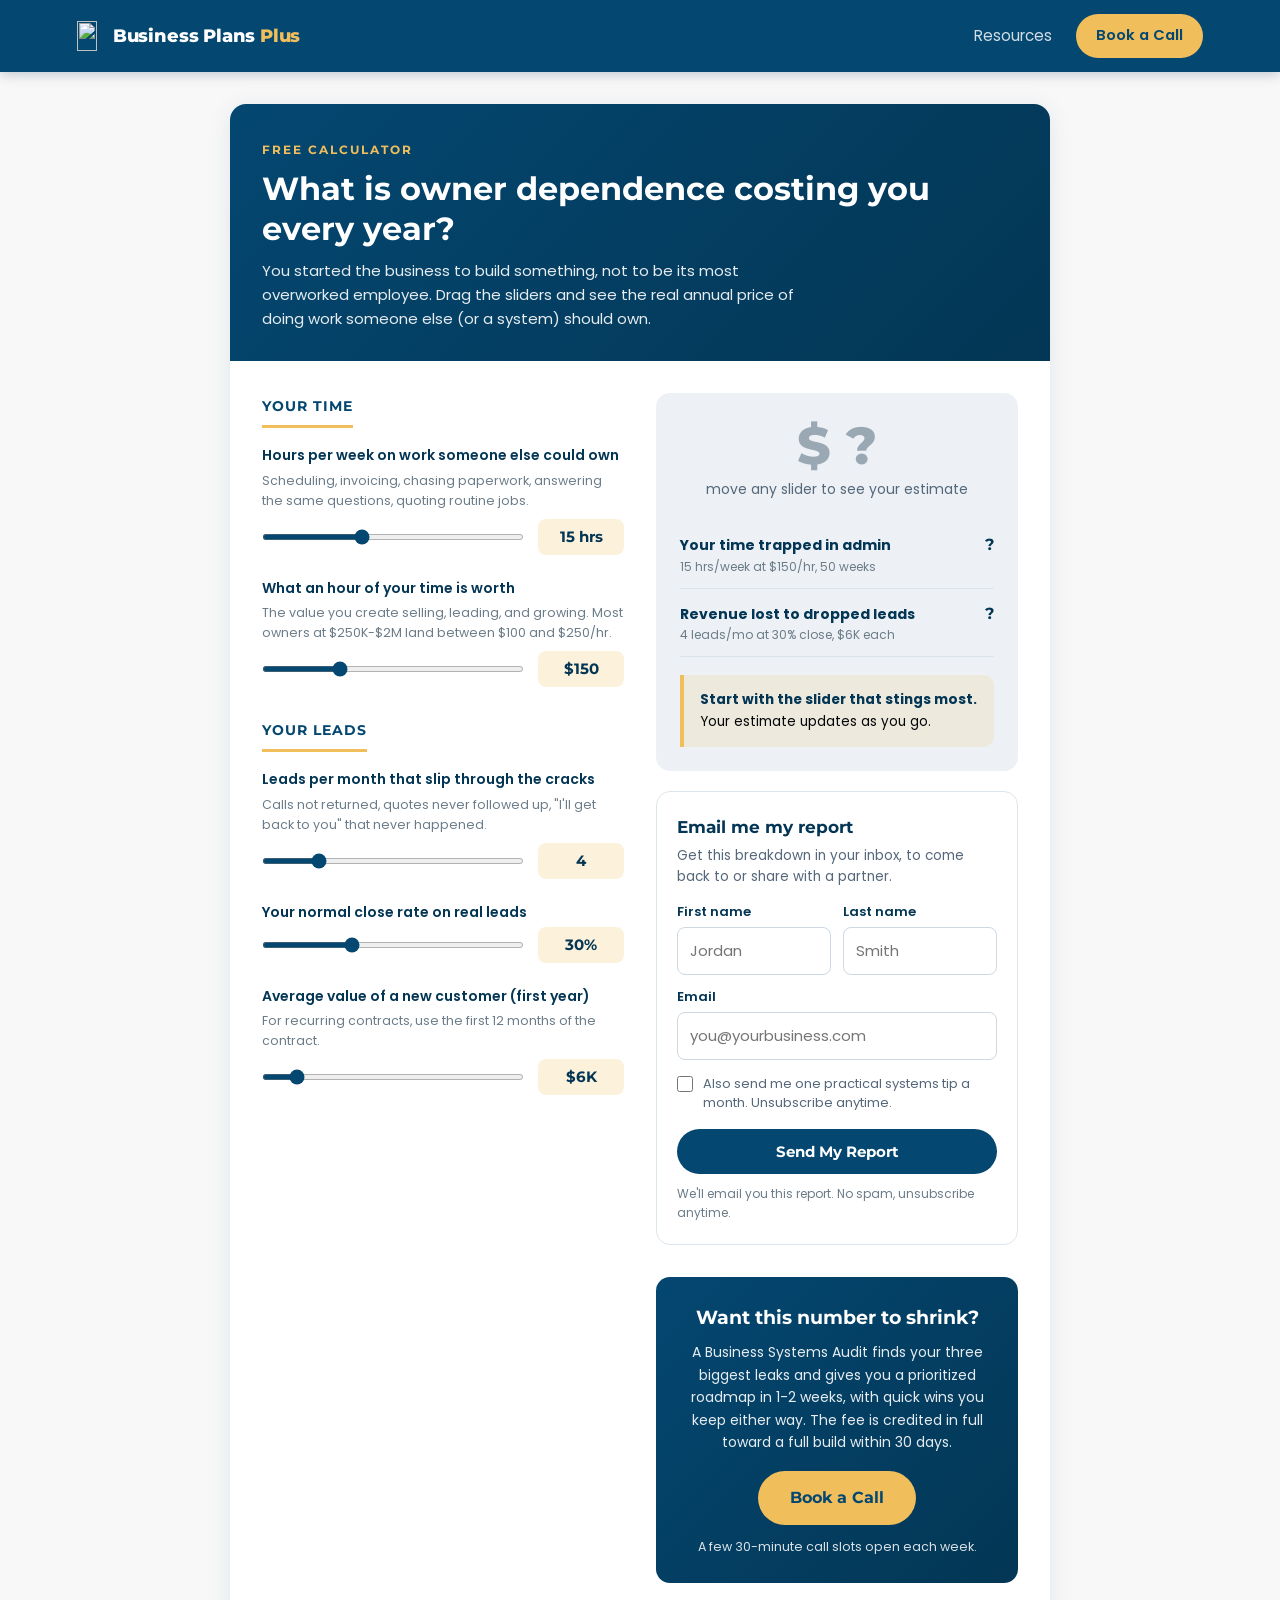
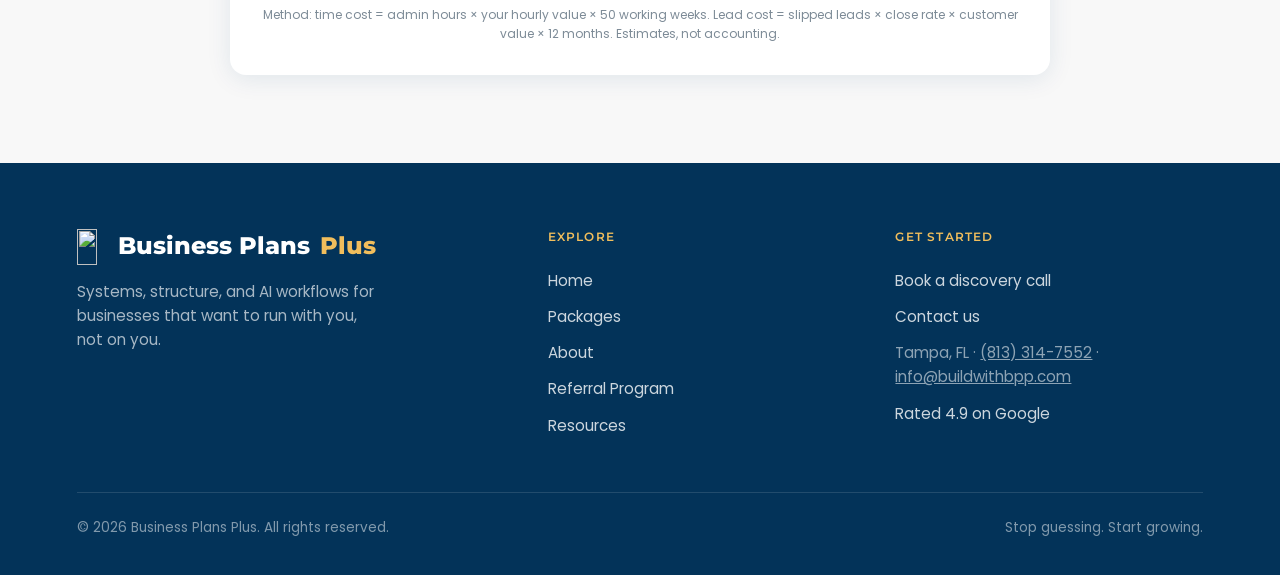
==== commit d72b8009: "fix: report tool submissions under buildwithbpp.com so HubSpot stores them HubSpot silently dropped " ====
--- a/calculator/index.html
+++ b/calculator/index.html
@@ -495,7 +495,9 @@
   openCalendar();
 });
 function hsContext(pageName) {
-  const c = { pageUri: location.href, pageName };
+  // HubSpot silently drops submissions whose page URL is on github.io (found 10/20),
+  // so report the tool under its buildwithbpp.com home; pageName keeps the tool name.
+  const c = { pageUri: "https://www.buildwithbpp.com/resources?tool=cost-of-owner-dependence-calculator", pageName };
   const m = document.cookie.match(/(?:^|; )hubspotutk=([^;]+)/);
   if (m) c.hutk = m[1];
   return c;
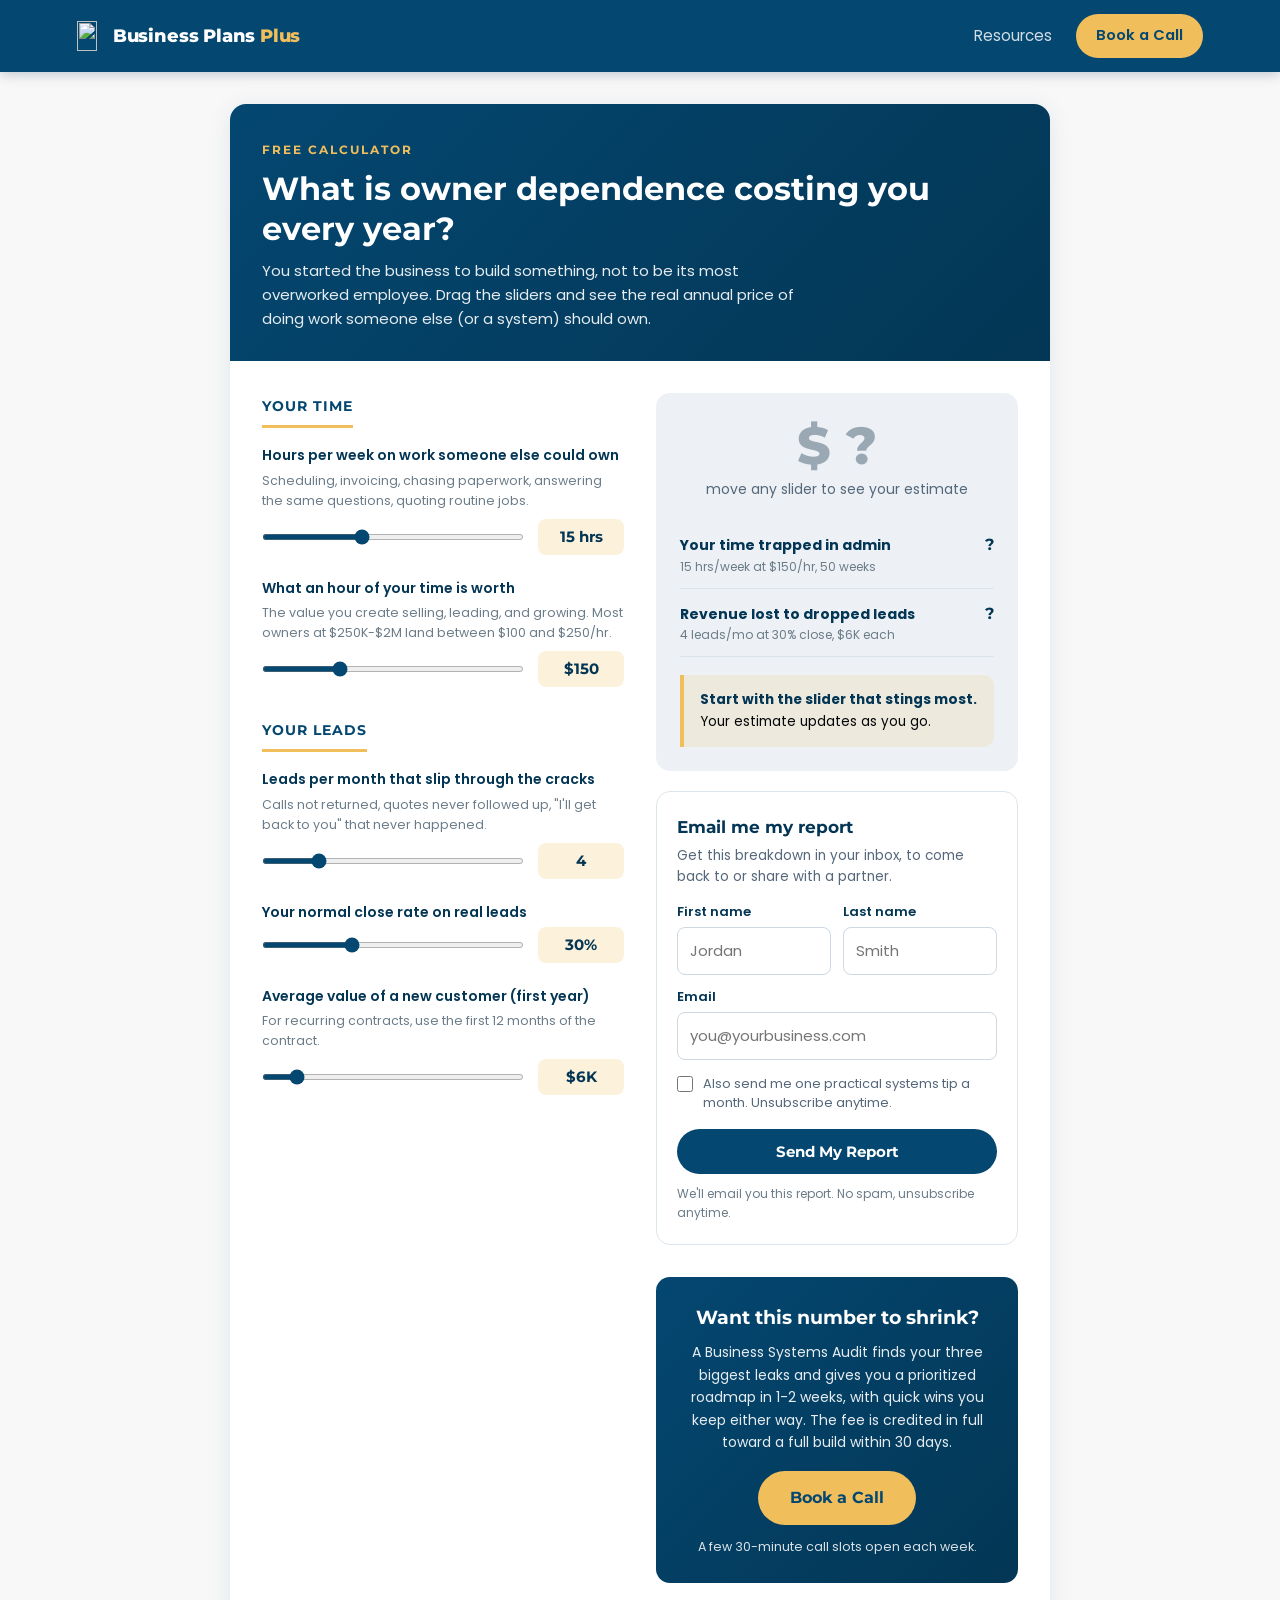
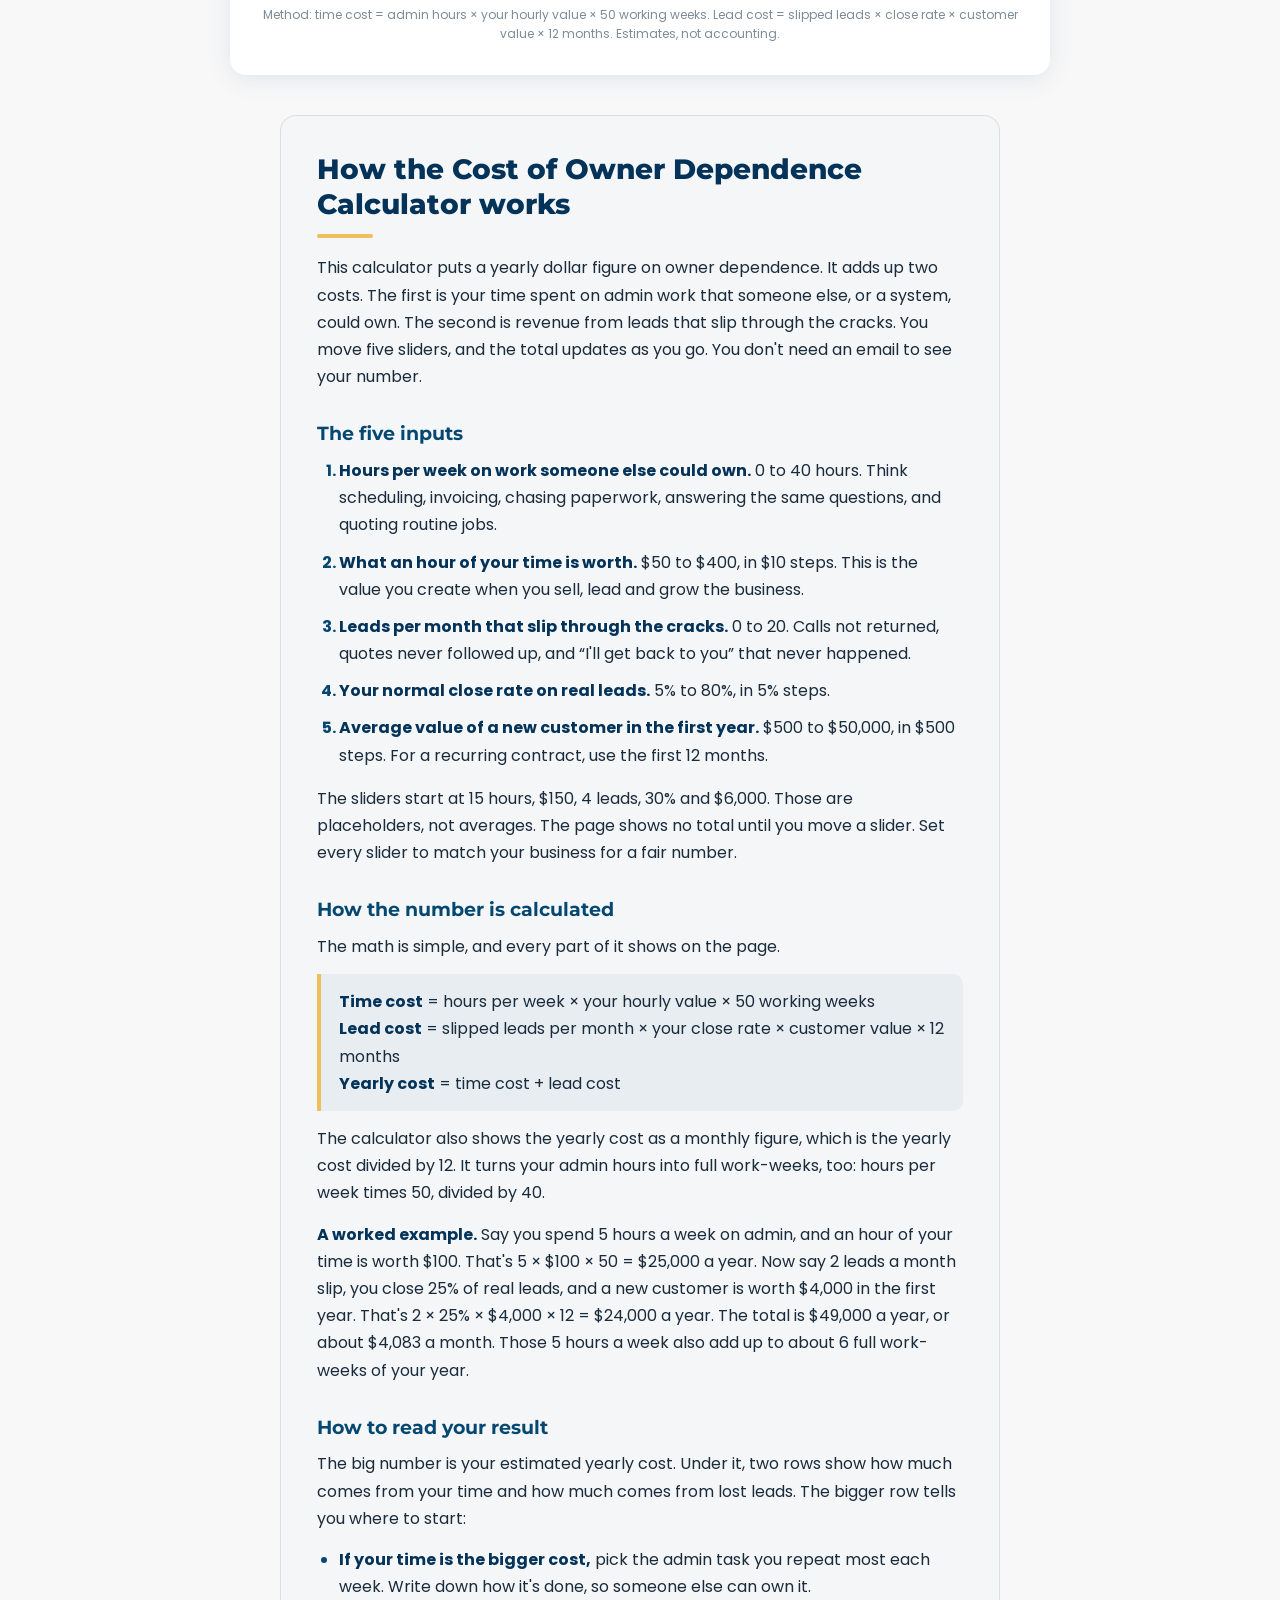
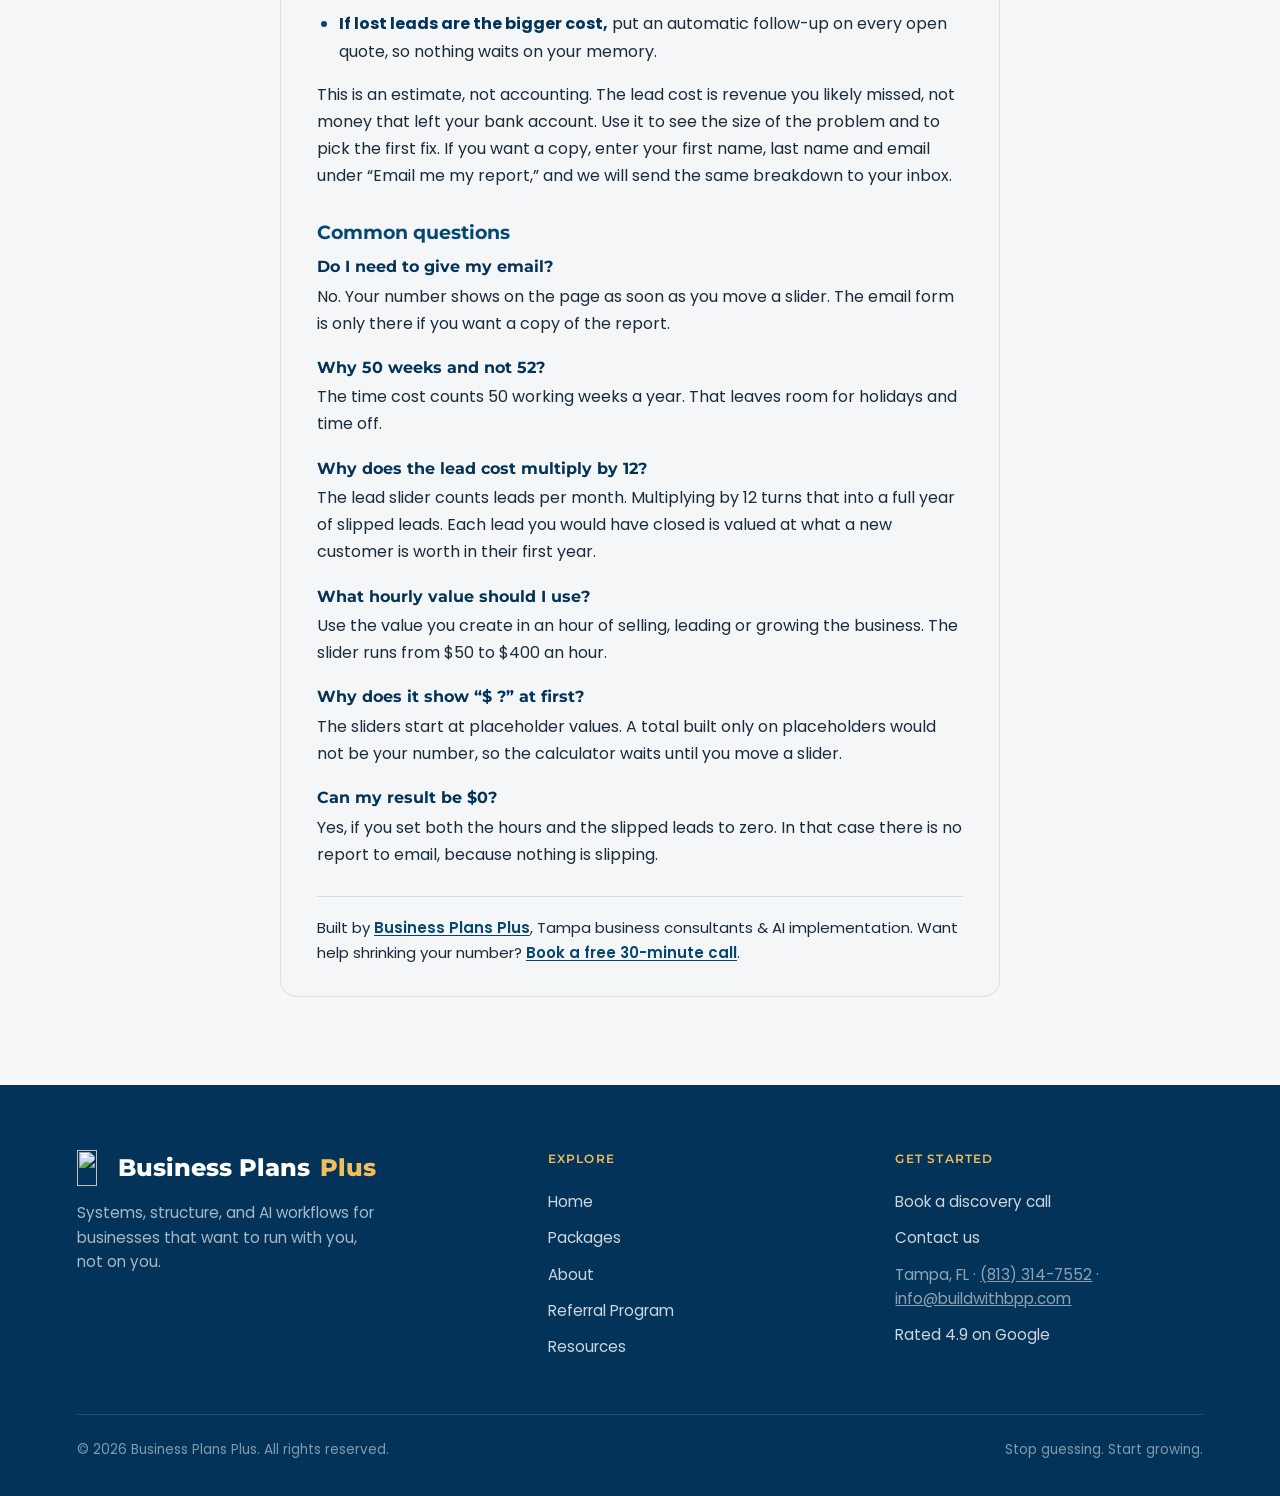
==== commit 5c9f5a7a: "feat(seo): crawlable explainers, share tags and sitemap for every tool Each tool page gets a static " ====
--- a/calculator/index.html
+++ b/calculator/index.html
@@ -8,6 +8,52 @@
 <meta property="og:description" content="Drag five sliders and see the real annual price of doing work someone else should own. Free calculator for business owners.">
 <meta property="og:type" content="website">
 <meta name="description" content="Free calculator: put a dollar figure on owner dependence. Trapped admin hours plus dropped leads, translated into a real annual cost.">
+<!-- seo:begin (generated by scripts/build-seo.py from BASE_URL; edit the script, not this block) -->
+<link rel="canonical" href="https://buildwithbpp.github.io/bpp-free-tools/calculator/">
+<meta property="og:url" content="https://buildwithbpp.github.io/bpp-free-tools/calculator/">
+<meta property="og:site_name" content="Business Plans Plus">
+<meta property="og:locale" content="en_US">
+<meta property="og:image" content="https://buildwithbpp.github.io/bpp-free-tools/assets/og/calculator.png">
+<meta property="og:image:width" content="1200">
+<meta property="og:image:height" content="627">
+<meta property="og:image:alt" content="Cost of Owner Dependence Calculator by Business Plans Plus, Tampa">
+<meta name="twitter:card" content="summary_large_image">
+<script type="application/ld+json">
+{
+  "@context": "https://schema.org",
+  "@type": "WebApplication",
+  "name": "Cost of Owner Dependence Calculator",
+  "headline": "What is owner dependence costing you every year?",
+  "description": "Free calculator: put a dollar figure on owner dependence. Trapped admin hours plus dropped leads, translated into a real annual cost.",
+  "url": "https://buildwithbpp.github.io/bpp-free-tools/calculator/",
+  "image": "https://buildwithbpp.github.io/bpp-free-tools/assets/og/calculator.png",
+  "inLanguage": "en-US",
+  "isAccessibleForFree": true,
+  "publisher": {
+    "@type": "Organization",
+    "name": "Business Plans Plus",
+    "url": "https://www.buildwithbpp.com",
+    "description": "Tampa business consultants & AI implementation",
+    "telephone": "+1-813-314-7552",
+    "email": "info@buildwithbpp.com",
+    "address": {
+      "@type": "PostalAddress",
+      "addressLocality": "Tampa",
+      "addressRegion": "FL",
+      "addressCountry": "US"
+    }
+  },
+  "applicationCategory": "BusinessApplication",
+  "operatingSystem": "Any",
+  "browserRequirements": "Requires JavaScript",
+  "offers": {
+    "@type": "Offer",
+    "price": "0",
+    "priceCurrency": "USD"
+  }
+}
+</script>
+<!-- seo:end -->
 <link rel="preconnect" href="https://fonts.googleapis.com">
 <link href="https://fonts.googleapis.com/css2?family=Montserrat:wght@600;700;800&family=Poppins:wght@400;500;600&display=swap" rel="stylesheet">
 <style>
@@ -326,6 +372,54 @@
       </div>
     </div>
   </div>
+
+  <!-- Static explainer: plain HTML so crawlers and AI tools can read it without JavaScript -->
+  <section class="explainer" id="how-it-works" aria-labelledby="ex-title">
+    <h2 id="ex-title">How the Cost of Owner Dependence Calculator works</h2>
+    <p>This calculator puts a yearly dollar figure on owner dependence. It adds up two costs. The first is your time spent on admin work that someone else, or a system, could own. The second is revenue from leads that slip through the cracks. You move five sliders, and the total updates as you go. You don't need an email to see your number.</p>
+
+    <h3>The five inputs</h3>
+    <ol class="ex-questions">
+      <li><strong>Hours per week on work someone else could own.</strong> 0 to 40 hours. Think scheduling, invoicing, chasing paperwork, answering the same questions, and quoting routine jobs.</li>
+      <li><strong>What an hour of your time is worth.</strong> $50 to $400, in $10 steps. This is the value you create when you sell, lead and grow the business.</li>
+      <li><strong>Leads per month that slip through the cracks.</strong> 0 to 20. Calls not returned, quotes never followed up, and “I'll get back to you” that never happened.</li>
+      <li><strong>Your normal close rate on real leads.</strong> 5% to 80%, in 5% steps.</li>
+      <li><strong>Average value of a new customer in the first year.</strong> $500 to $50,000, in $500 steps. For a recurring contract, use the first 12 months.</li>
+    </ol>
+    <p>The sliders start at 15 hours, $150, 4 leads, 30% and $6,000. Those are placeholders, not averages. The page shows no total until you move a slider. Set every slider to match your business for a fair number.</p>
+
+    <h3>How the number is calculated</h3>
+    <p>The math is simple, and every part of it shows on the page.</p>
+    <p class="ex-formula"><strong>Time cost</strong> = hours per week &times; your hourly value &times; 50 working weeks<br><strong>Lead cost</strong> = slipped leads per month &times; your close rate &times; customer value &times; 12 months<br><strong>Yearly cost</strong> = time cost + lead cost</p>
+    <p>The calculator also shows the yearly cost as a monthly figure, which is the yearly cost divided by 12. It turns your admin hours into full work-weeks, too: hours per week times 50, divided by 40.</p>
+    <p><strong>A worked example.</strong> Say you spend 5 hours a week on admin, and an hour of your time is worth $100. That's 5 &times; $100 &times; 50 = $25,000 a year. Now say 2 leads a month slip, you close 25% of real leads, and a new customer is worth $4,000 in the first year. That's 2 &times; 25% &times; $4,000 &times; 12 = $24,000 a year. The total is $49,000 a year, or about $4,083 a month. Those 5 hours a week also add up to about 6 full work-weeks of your year.</p>
+
+    <h3>How to read your result</h3>
+    <p>The big number is your estimated yearly cost. Under it, two rows show how much comes from your time and how much comes from lost leads. The bigger row tells you where to start:</p>
+    <ul>
+      <li><strong>If your time is the bigger cost,</strong> pick the admin task you repeat most each week. Write down how it's done, so someone else can own it.</li>
+      <li><strong>If lost leads are the bigger cost,</strong> put an automatic follow-up on every open quote, so nothing waits on your memory.</li>
+    </ul>
+    <p>This is an estimate, not accounting. The lead cost is revenue you likely missed, not money that left your bank account. Use it to see the size of the problem and to pick the first fix. If you want a copy, enter your first name, last name and email under “Email me my report,” and we will send the same breakdown to your inbox.</p>
+
+    <h3>Common questions</h3>
+    <div class="ex-faq">
+      <h4>Do I need to give my email?</h4>
+      <p>No. Your number shows on the page as soon as you move a slider. The email form is only there if you want a copy of the report.</p>
+      <h4>Why 50 weeks and not 52?</h4>
+      <p>The time cost counts 50 working weeks a year. That leaves room for holidays and time off.</p>
+      <h4>Why does the lead cost multiply by 12?</h4>
+      <p>The lead slider counts leads per month. Multiplying by 12 turns that into a full year of slipped leads. Each lead you would have closed is valued at what a new customer is worth in their first year.</p>
+      <h4>What hourly value should I use?</h4>
+      <p>Use the value you create in an hour of selling, leading or growing the business. The slider runs from $50 to $400 an hour.</p>
+      <h4>Why does it show “$ ?” at first?</h4>
+      <p>The sliders start at placeholder values. A total built only on placeholders would not be your number, so the calculator waits until you move a slider.</p>
+      <h4>Can my result be $0?</h4>
+      <p>Yes, if you set both the hours and the slipped leads to zero. In that case there is no report to email, because nothing is slipping.</p>
+    </div>
+
+    <p class="ex-credit">Built by <a href="https://www.buildwithbpp.com">Business Plans Plus</a>, Tampa business consultants &amp; AI implementation. Want help shrinking your number? <a href="https://www.buildwithbpp.com/booking">Book a free 30-minute call</a>.</p>
+  </section>
 </div>
 
 <div class="sticky-total" id="stickyTotal" aria-hidden="true">
@@ -536,7 +630,8 @@
         { name: "lm_magnet_name", value: "Cost of Owner Dependence Calculator" },
         { name: "lm_result_summary", value: buildSummary() },
         ...emailFields(),
-        ...optinField("rOptin")
+        ...optinField("rOptin"),
+        ...(window.bppRefFields ? window.bppRefFields() : [])
       ],
       context: hsContext("Cost of Owner Dependence Calculator")
     })
@@ -553,6 +648,8 @@
 
 calc();
 </script>
+<script src="../assets/partners.js"></script>
+<script src="../assets/ref.js"></script>
 <script src="../assets/site-chrome.js"></script>
 <!-- HubSpot tracking: page views + ties form submissions to the visitor -->
 <script type="text/javascript" id="hs-script-loader" async defer src="//js-na2.hs-scripts.com/242172275.js"></script>
--- a/assets/site-chrome.css
+++ b/assets/site-chrome.css
@@ -45,3 +45,28 @@
 @media (max-width: 760px) { body[data-sticky-total] .bpp-footer { padding-bottom: 120px; } }
 @media (prefers-reduced-motion: reduce) { .bpp-bar-link::after { transition: none; } }
 .brand-foot { display: none; } /* the site footer now carries the brand line */
+
+/* Partner ref line ("Shared by <name>"), added by assets/ref.js for codes in assets/partners.js */
+.bpp-ref { margin: 0 0 12px; font-family: Poppins, sans-serif; font-size: 14px; line-height: 1.4; color: #1A2B3C; }
+.bpp-ref strong { color: #044771; font-weight: 600; }
+
+/* Static explainer under each tool: plain HTML, readable with JavaScript off.
+   Palette only: navy #044771, navy-dark #033359, gold #F1BE5C (decorative only),
+   text #1A2B3C, bg #F4F6F8. Muted #64748B is ~4.4:1 on #F4F6F8, under AA, so it is not used for text. */
+.explainer { max-width: 720px; margin: 40px auto 0; padding: 36px 36px 30px; background: #F4F6F8; border: 1px solid rgba(4, 71, 113, 0.12); border-radius: 16px; color: #1A2B3C; font-family: Poppins, -apple-system, 'Segoe UI', sans-serif; font-size: 16px; line-height: 1.7; overflow-wrap: break-word; }
+.explainer h2 { font-family: Montserrat, sans-serif; font-size: clamp(22px, 4vw, 28px); font-weight: 800; line-height: 1.25; color: #033359; margin: 0 0 16px; }
+.explainer h2::after { content: ""; display: block; width: 56px; height: 4px; margin-top: 12px; border-radius: 2px; background: #F1BE5C; }
+.explainer h3 { font-family: Montserrat, sans-serif; font-size: 19px; font-weight: 700; line-height: 1.3; color: #044771; margin: 32px 0 10px; }
+.explainer h4 { font-family: Montserrat, sans-serif; font-size: 16px; font-weight: 700; line-height: 1.4; color: #033359; margin: 20px 0 4px; }
+.explainer p { margin: 0 0 14px; }
+.explainer ul, .explainer ol { margin: 0 0 16px; padding-left: 22px; }
+.explainer li { margin-bottom: 10px; }
+.explainer li::marker { color: #044771; font-weight: 700; }
+.explainer strong { color: #033359; }
+.explainer a { color: #044771; font-weight: 600; text-decoration: underline; text-underline-offset: 2px; }
+.explainer .ex-tag { display: inline-block; margin-right: 6px; padding: 1px 9px; border-radius: 999px; background: rgba(4, 71, 113, 0.09); color: #044771; font-family: Montserrat, sans-serif; font-size: 11px; font-weight: 700; letter-spacing: 0.06em; text-transform: uppercase; vertical-align: 1px; }
+.explainer .ex-scale { display: block; font-size: 15px; }
+.explainer .ex-formula { padding: 14px 18px; border-left: 4px solid #F1BE5C; border-radius: 0 10px 10px 0; background: rgba(4, 71, 113, 0.05); }
+.explainer .ex-faq h4:first-child { margin-top: 4px; }
+.explainer .ex-credit { margin: 28px 0 0; padding-top: 18px; border-top: 1px solid rgba(4, 71, 113, 0.15); font-size: 15px; }
+@media (max-width: 600px) { .explainer { margin-top: 28px; padding: 26px 18px 22px; font-size: 16px; } .explainer h3 { font-size: 18px; } }
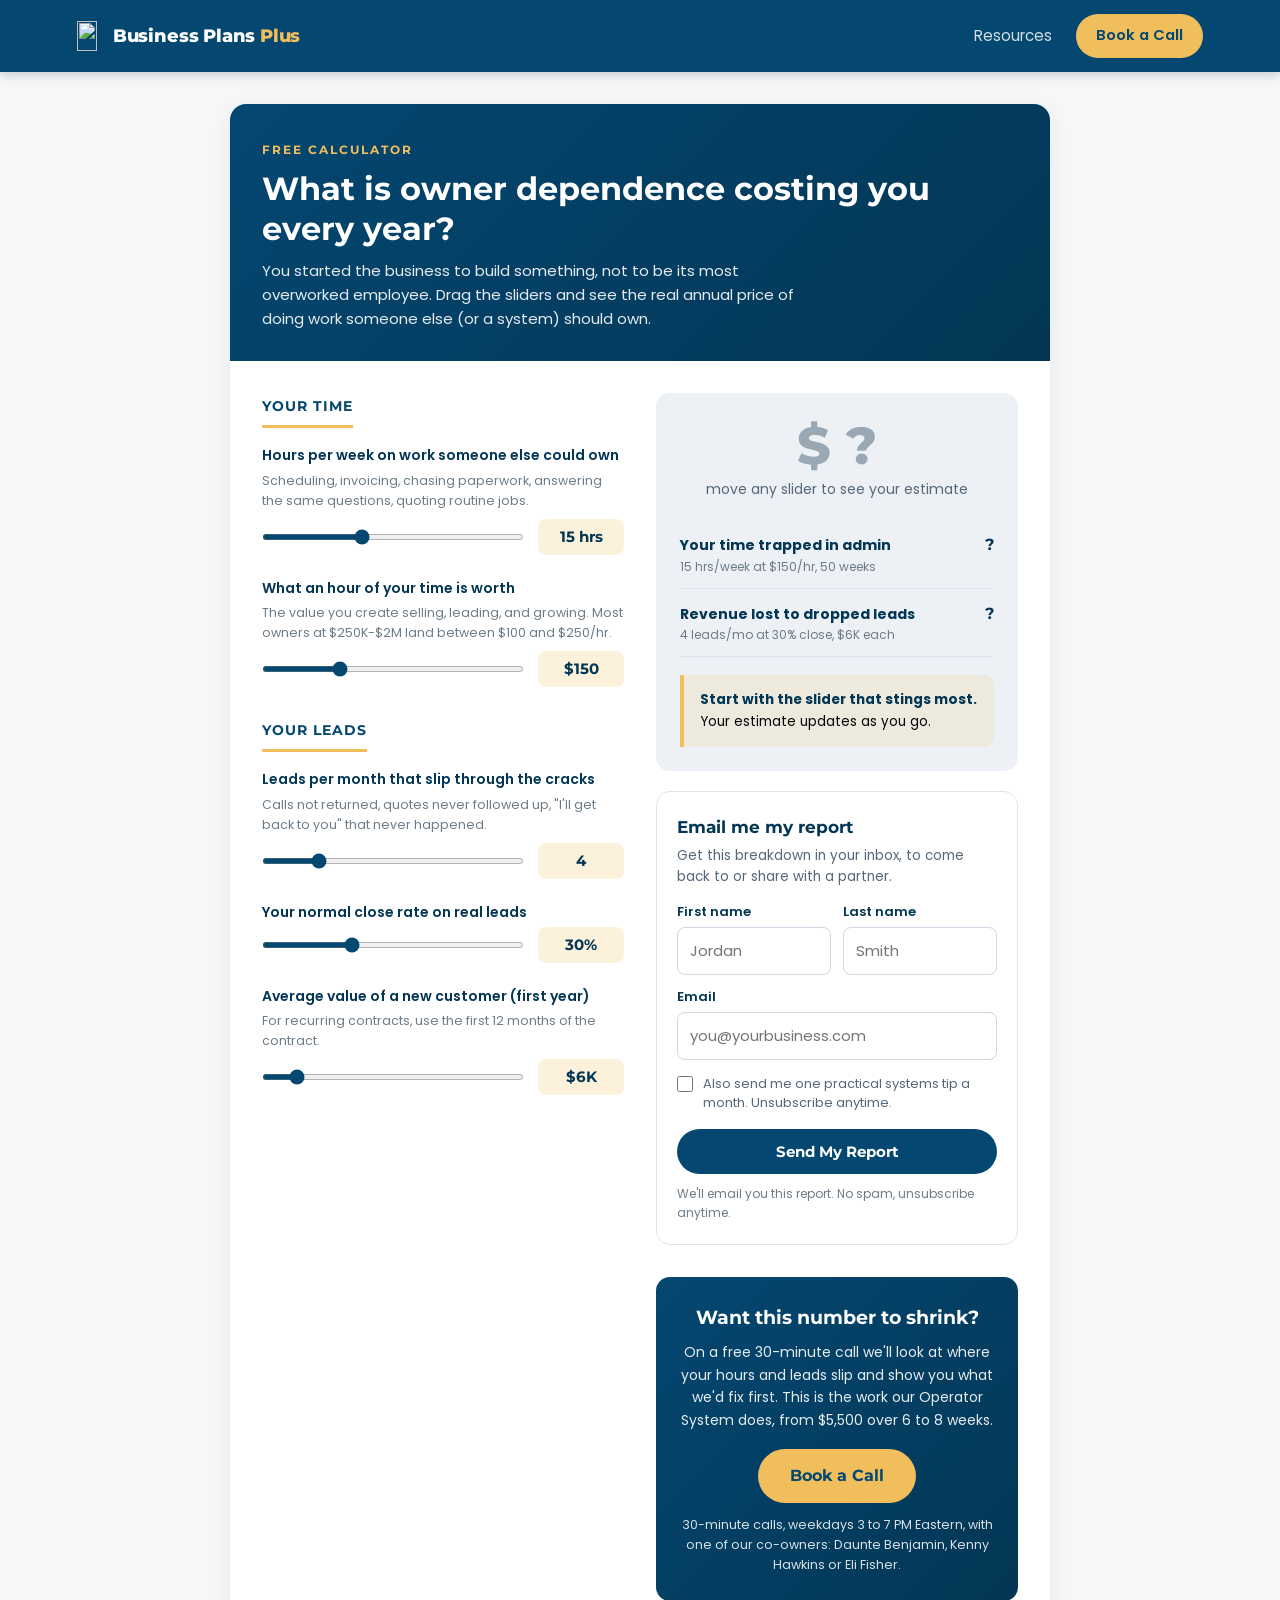
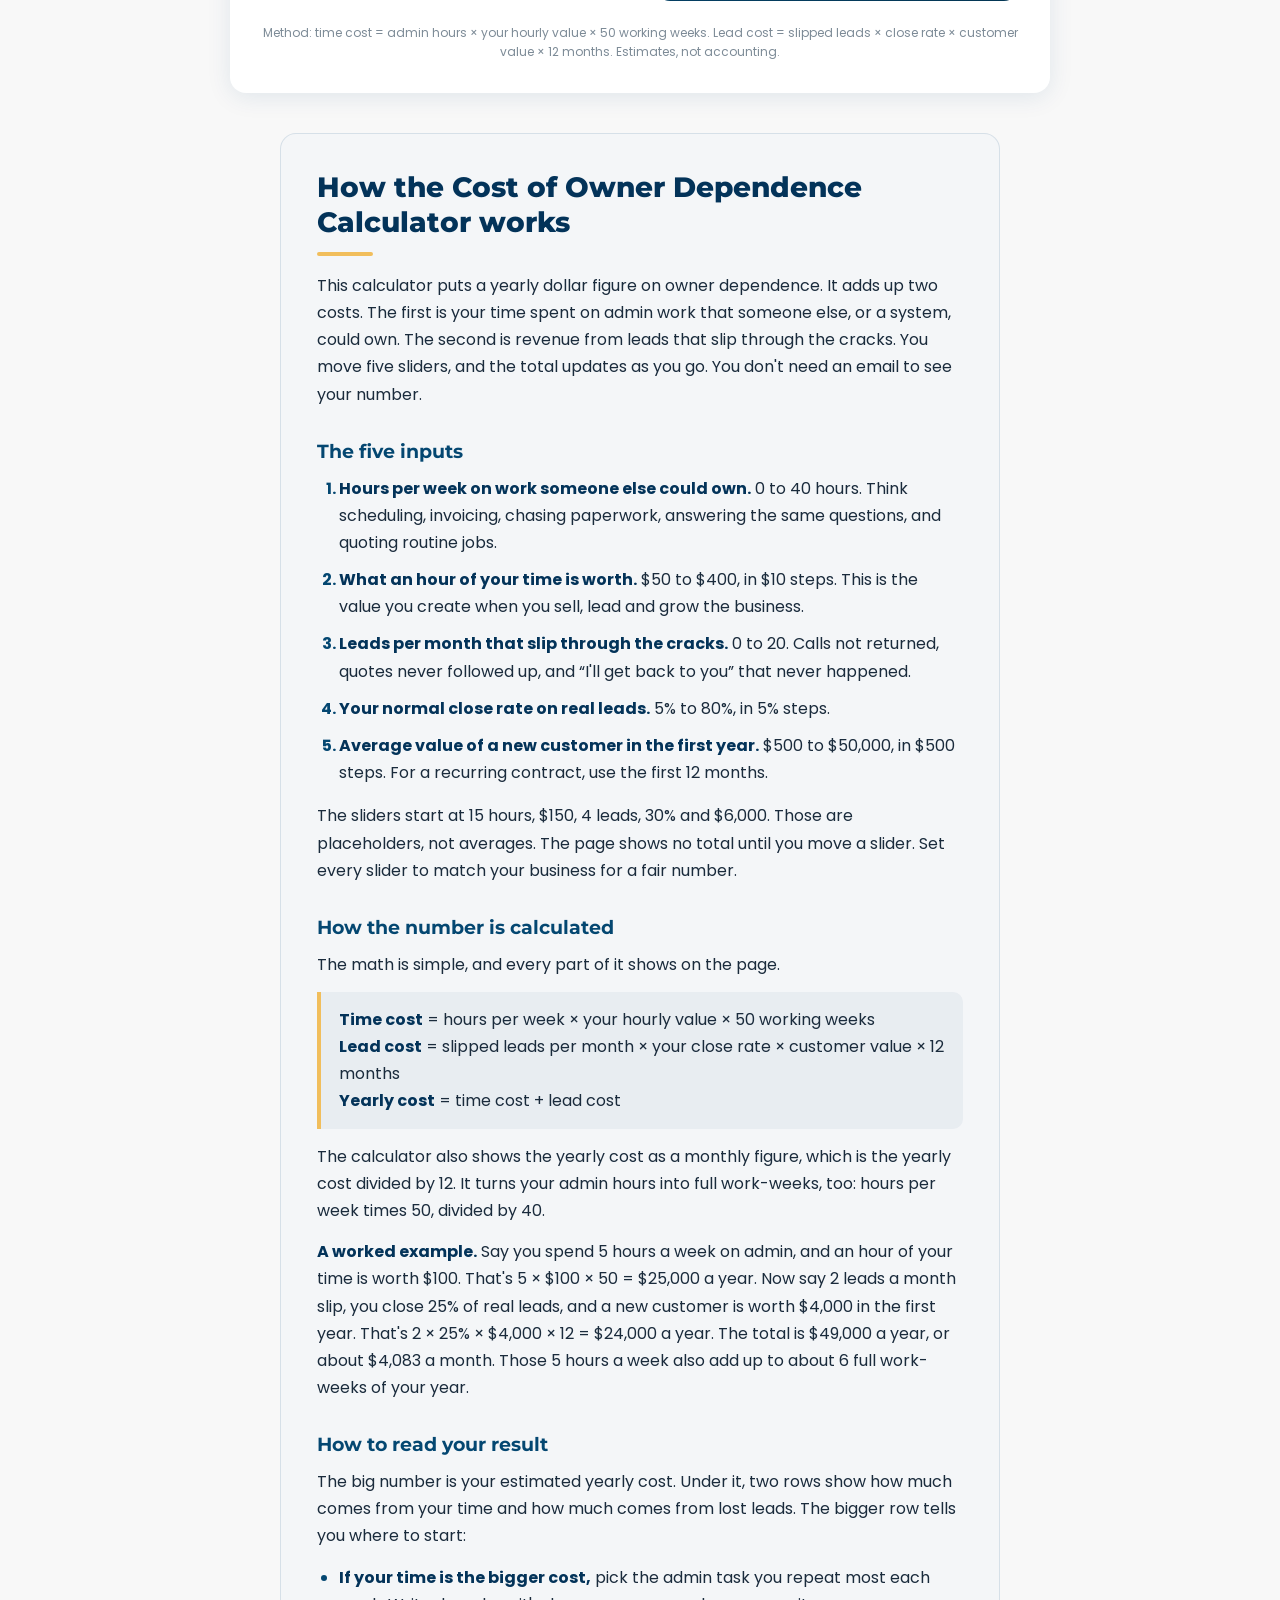
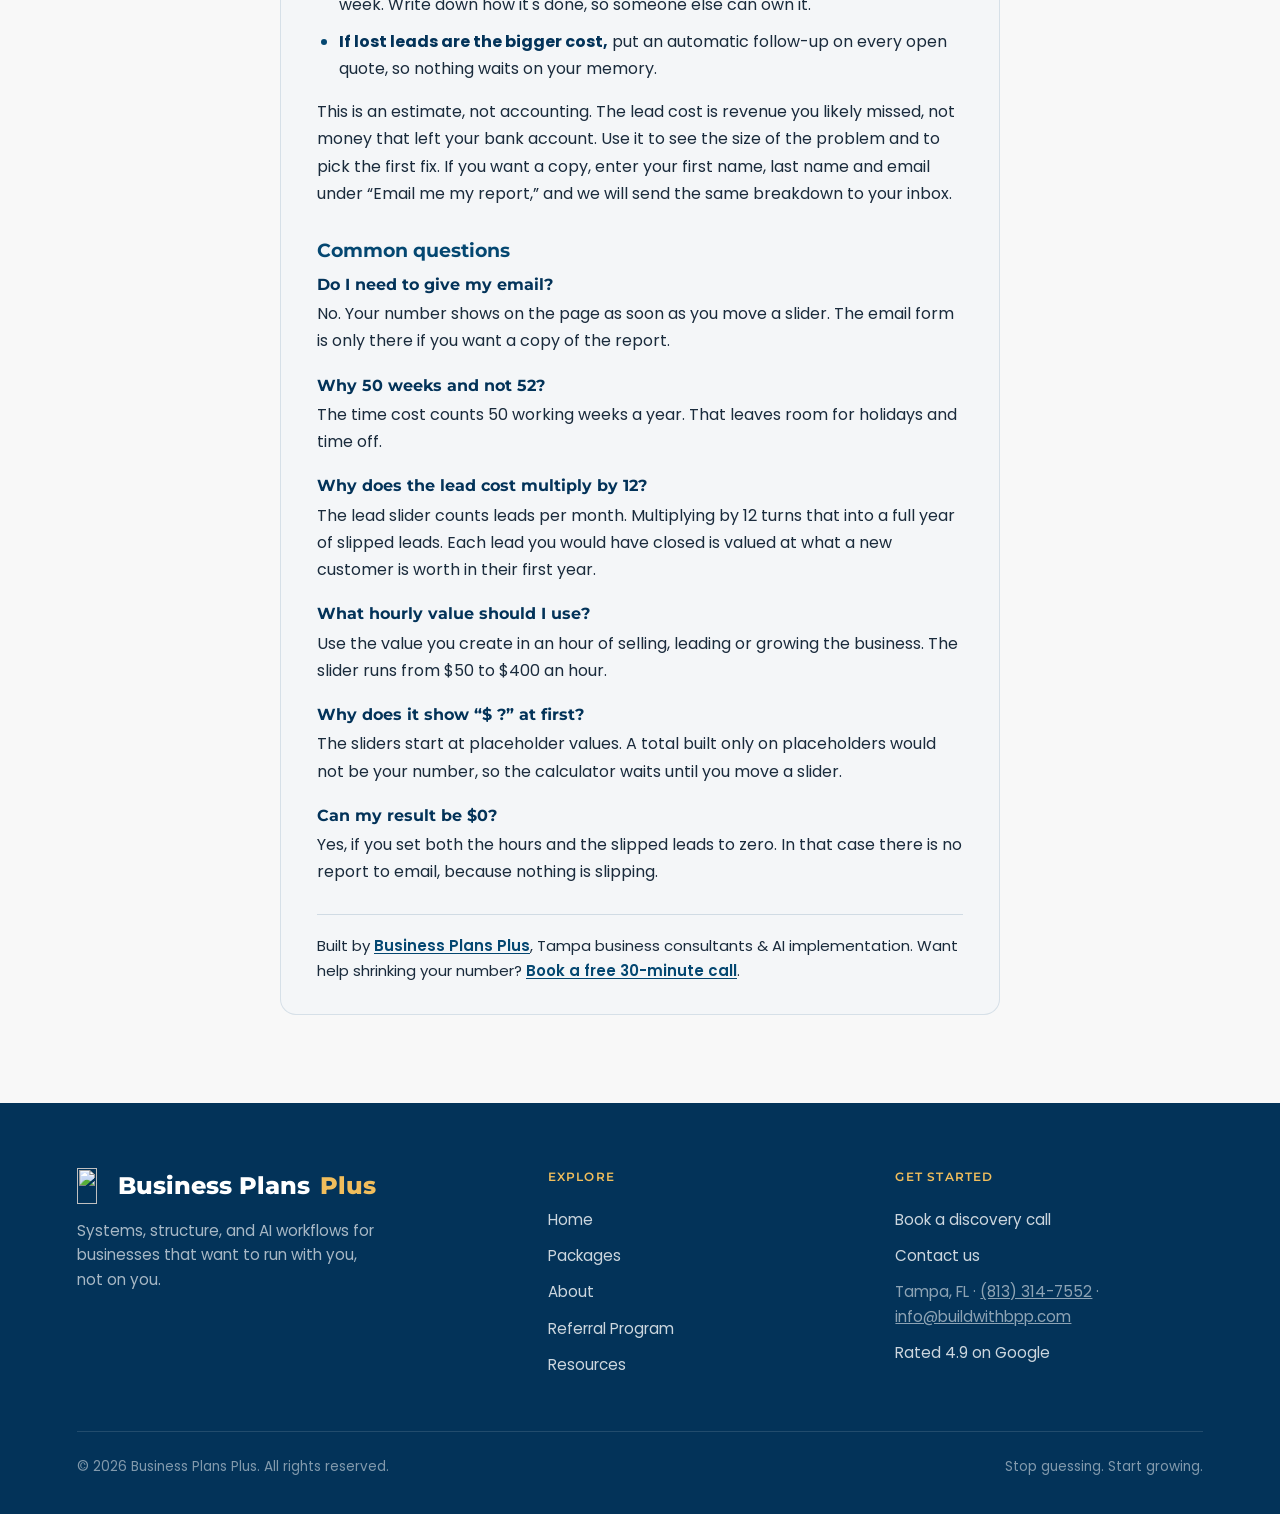
==== commit 6ace7146: "fix(calculator,guides,templates): drop the unlisted Business Systems Audit pitch; real call window T" ====
--- a/calculator/index.html
+++ b/calculator/index.html
@@ -325,6 +325,7 @@
               <span class="amt" id="leadCost">$0</span>
             </div>
             <div class="equiv" id="equivBox"></div>
+            <p class="next-step hidden" id="nextStep" data-next-step><strong>Next step:</strong> see how much your business runs on you with the <span style="white-space:nowrap">2-minute</span> <a href="../scorecard/">Owner-Dependency Scorecard</a>.</p>
           </div>
 
           <form class="report-box" id="reportForm" data-hs-do-not-collect="true" novalidate>
@@ -356,9 +357,9 @@
 
           <div class="cta-box">
             <h3>Want this number to shrink?</h3>
-            <p id="ctaText">A Business Systems Audit finds your three biggest leaks and gives you a prioritized roadmap in 1-2 weeks, with quick wins you keep either way. The fee is credited in full toward a full build within 30 days.</p>
+            <p id="ctaText">On a free 30-minute call we'll look at where your hours and leads slip and show you what we'd fix first. This is the work our Operator System does, from $5,500 over 6 to 8 weeks.</p>
             <a class="btn" id="ctaBtn" href="https://www.buildwithbpp.com/booking" target="_blank">Book a Call</a>
-            <div class="cta-note" id="ctaNote">A few 30-minute call slots open each week.</div>
+            <div class="cta-note" id="ctaNote">30-minute calls, weekdays 3 to 7 PM Eastern, with one of our co-owners: Daunte Benjamin, Kenny Hawkins or Eli Fisher.</div>
           </div>
           <div class="book-box hidden" id="bookBox"></div>
         </div>
@@ -491,6 +492,7 @@
   }
 
   totalEl.classList.remove("pending");
+  document.getElementById("nextStep").classList.remove("hidden"); // only once a real number shows
   totalEl.textContent = fmt(total);
   document.getElementById("totalLabel").textContent = "estimated cost of owner dependence per year";
   document.getElementById("stickyAmt").textContent = fmt(total);
@@ -550,7 +552,7 @@
     { name: "lm_quick_win", value: timeBigger
         ? "Pick the admin task you repeat most each week and write down how it's done, so someone else can own it."
         : "Put an automatic follow-up on every open quote, so nothing waits on your memory." },
-    { name: "lm_next_step", value: "A Business Systems Audit finds your three biggest leaks and gives you a roadmap in 1-2 weeks, and the fee is credited toward a build within 30 days. A free 30-minute call tells you if it's worth it." },
+    { name: "lm_next_step", value: "Want this number to shrink? On a free 30-minute call we'll look at where your hours and leads slip and show you what we'd fix first. This is the work our Operator System does, from $5,500 over 6 to 8 weeks." },
     { name: "lm_fit", value: last.total >= 100000 ? "strong" : last.total >= 30000 ? "medium" : "low" }
   ];
 }
--- a/assets/site-chrome.css
+++ b/assets/site-chrome.css
@@ -70,3 +70,8 @@
 .explainer .ex-faq h4:first-child { margin-top: 4px; }
 .explainer .ex-credit { margin: 28px 0 0; padding-top: 18px; border-top: 1px solid rgba(4, 71, 113, 0.15); font-size: 15px; }
 @media (max-width: 600px) { .explainer { margin-top: 28px; padding: 26px 18px 22px; font-size: 16px; } .explainer h3 { font-size: 18px; } }
+
+/* One "Next step" line per results view, pointing to the next tool */
+.next-step { margin: 22px 0 0; font-family: Poppins, sans-serif; font-size: 14.5px; line-height: 1.6; text-align: center; color: #1A2B3C; }
+.next-step strong { color: #033359; }
+.next-step a { color: #044771; font-weight: 600; text-decoration: underline; text-underline-offset: 2px; }
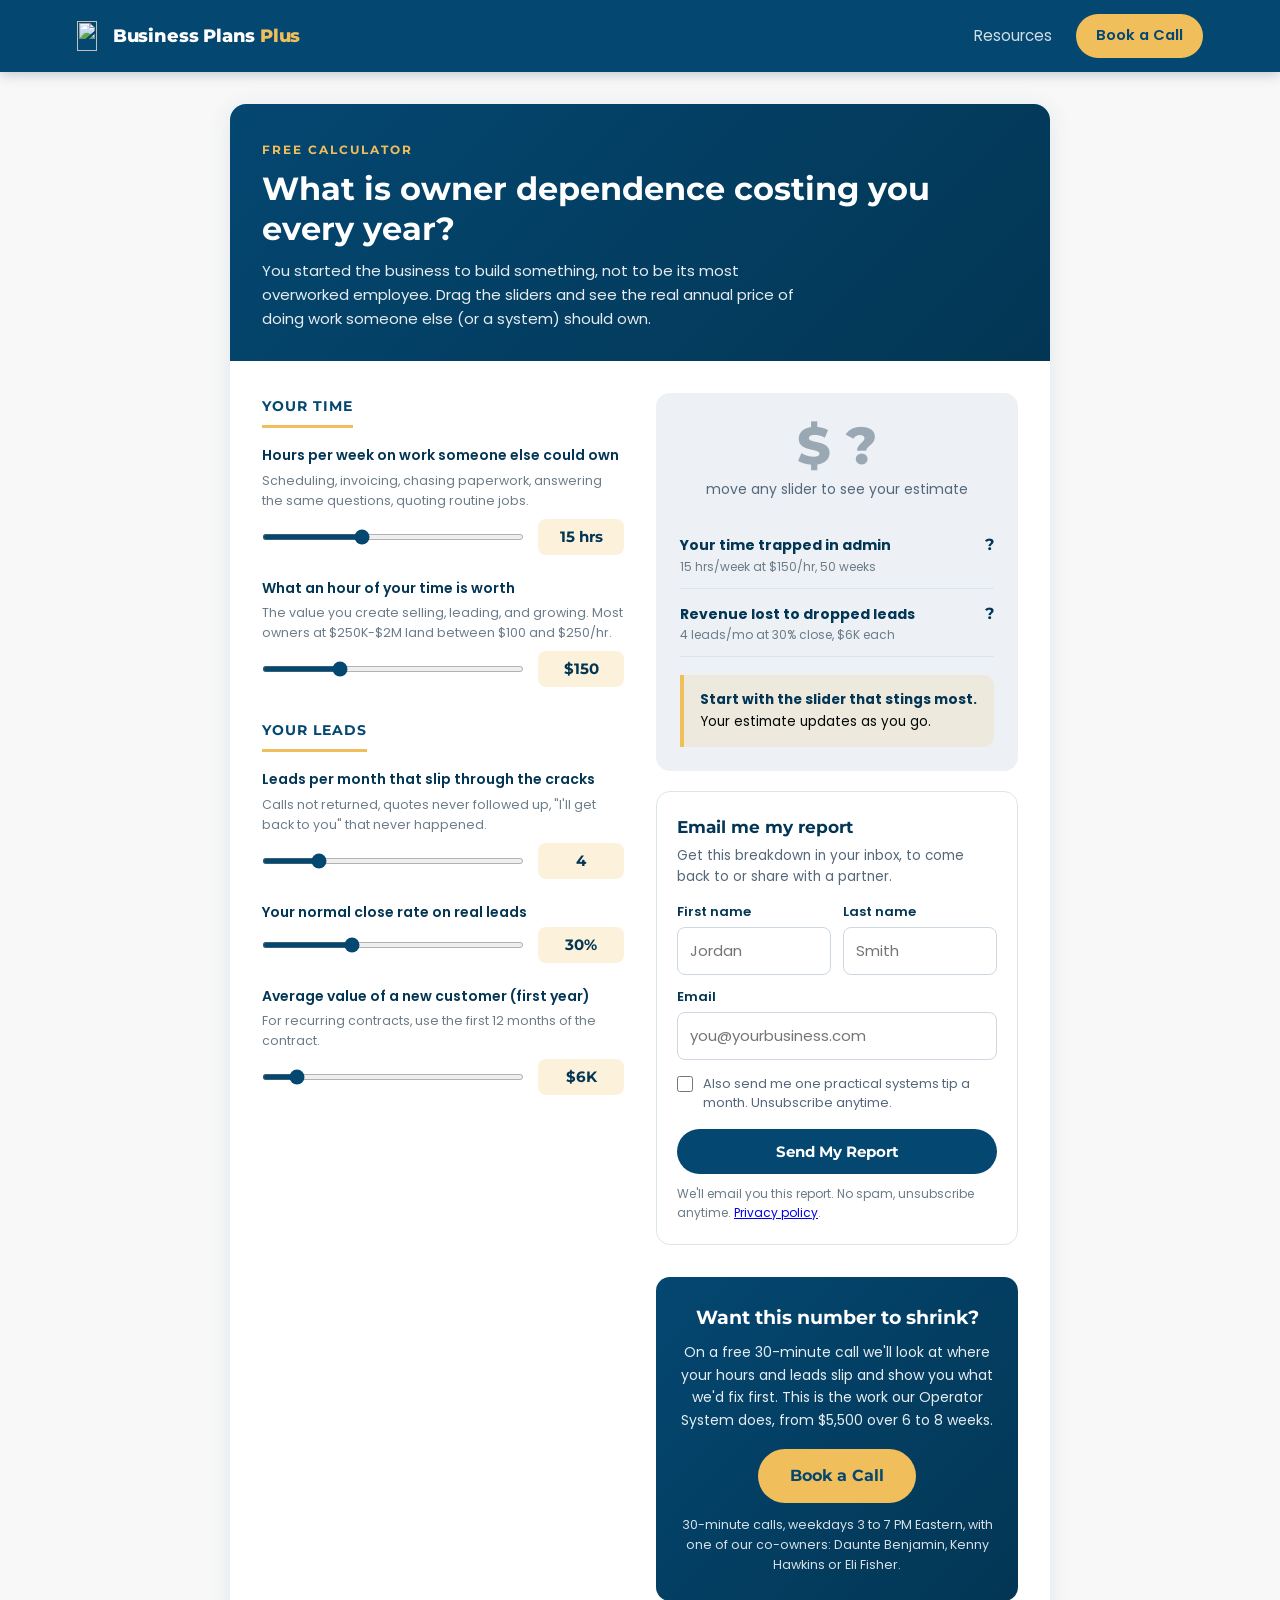
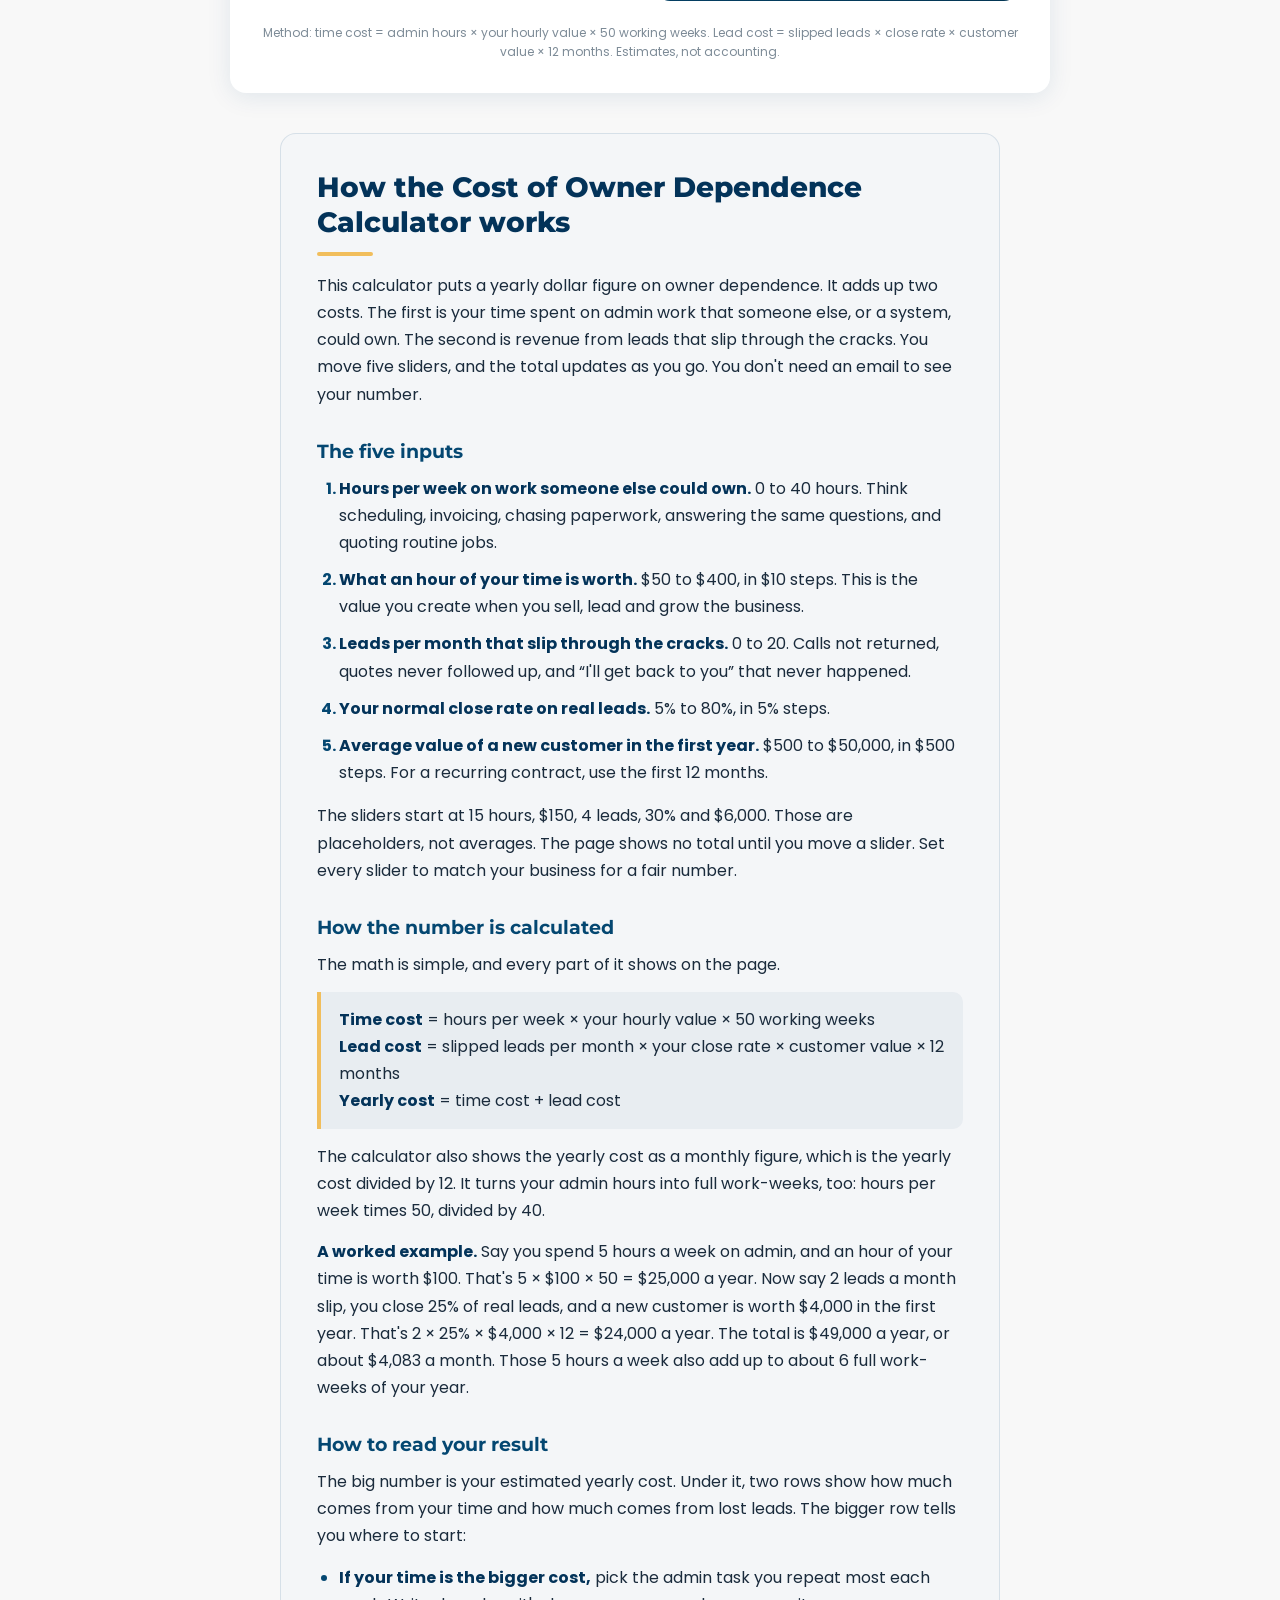
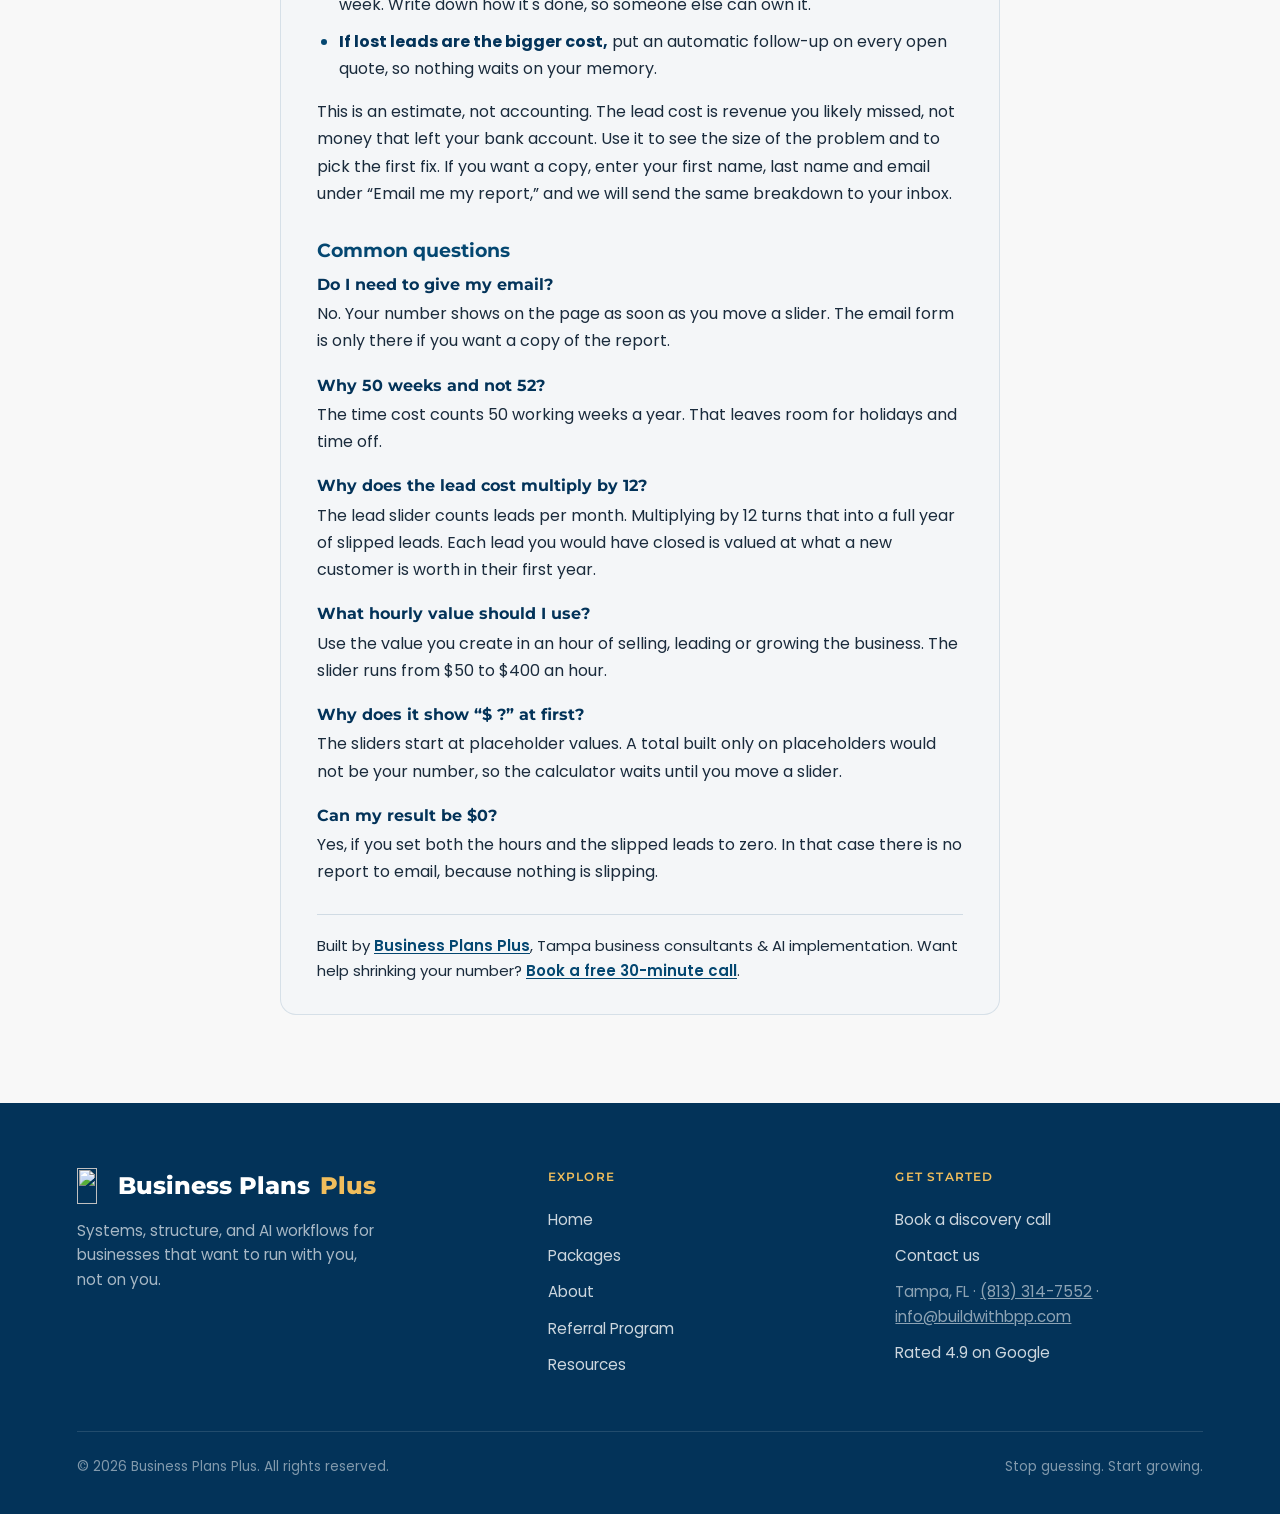
==== commit a90a571c: "feat(tools): link the privacy policy from every form's fine print /privacy now covers the website, t" ====
--- a/calculator/index.html
+++ b/calculator/index.html
@@ -347,7 +347,7 @@
             </div>
             <label class="optin"><input type="checkbox" id="rOptin"> <span>Also send me one practical systems tip a month. Unsubscribe anytime.</span></label>
             <button class="btn btn-navy" type="submit" id="rBtn">Send My Report</button>
-            <div class="fine-print">We'll email you this report. No spam, unsubscribe anytime.</div>
+            <div class="fine-print">We'll email you this report. No spam, unsubscribe anytime. <a href="https://www.buildwithbpp.com/privacy">Privacy policy</a>.</div>
             <div class="form-error hidden" id="reportError" role="alert"></div>
           </form>
           <div class="report-box hidden" id="reportDone" role="status">
